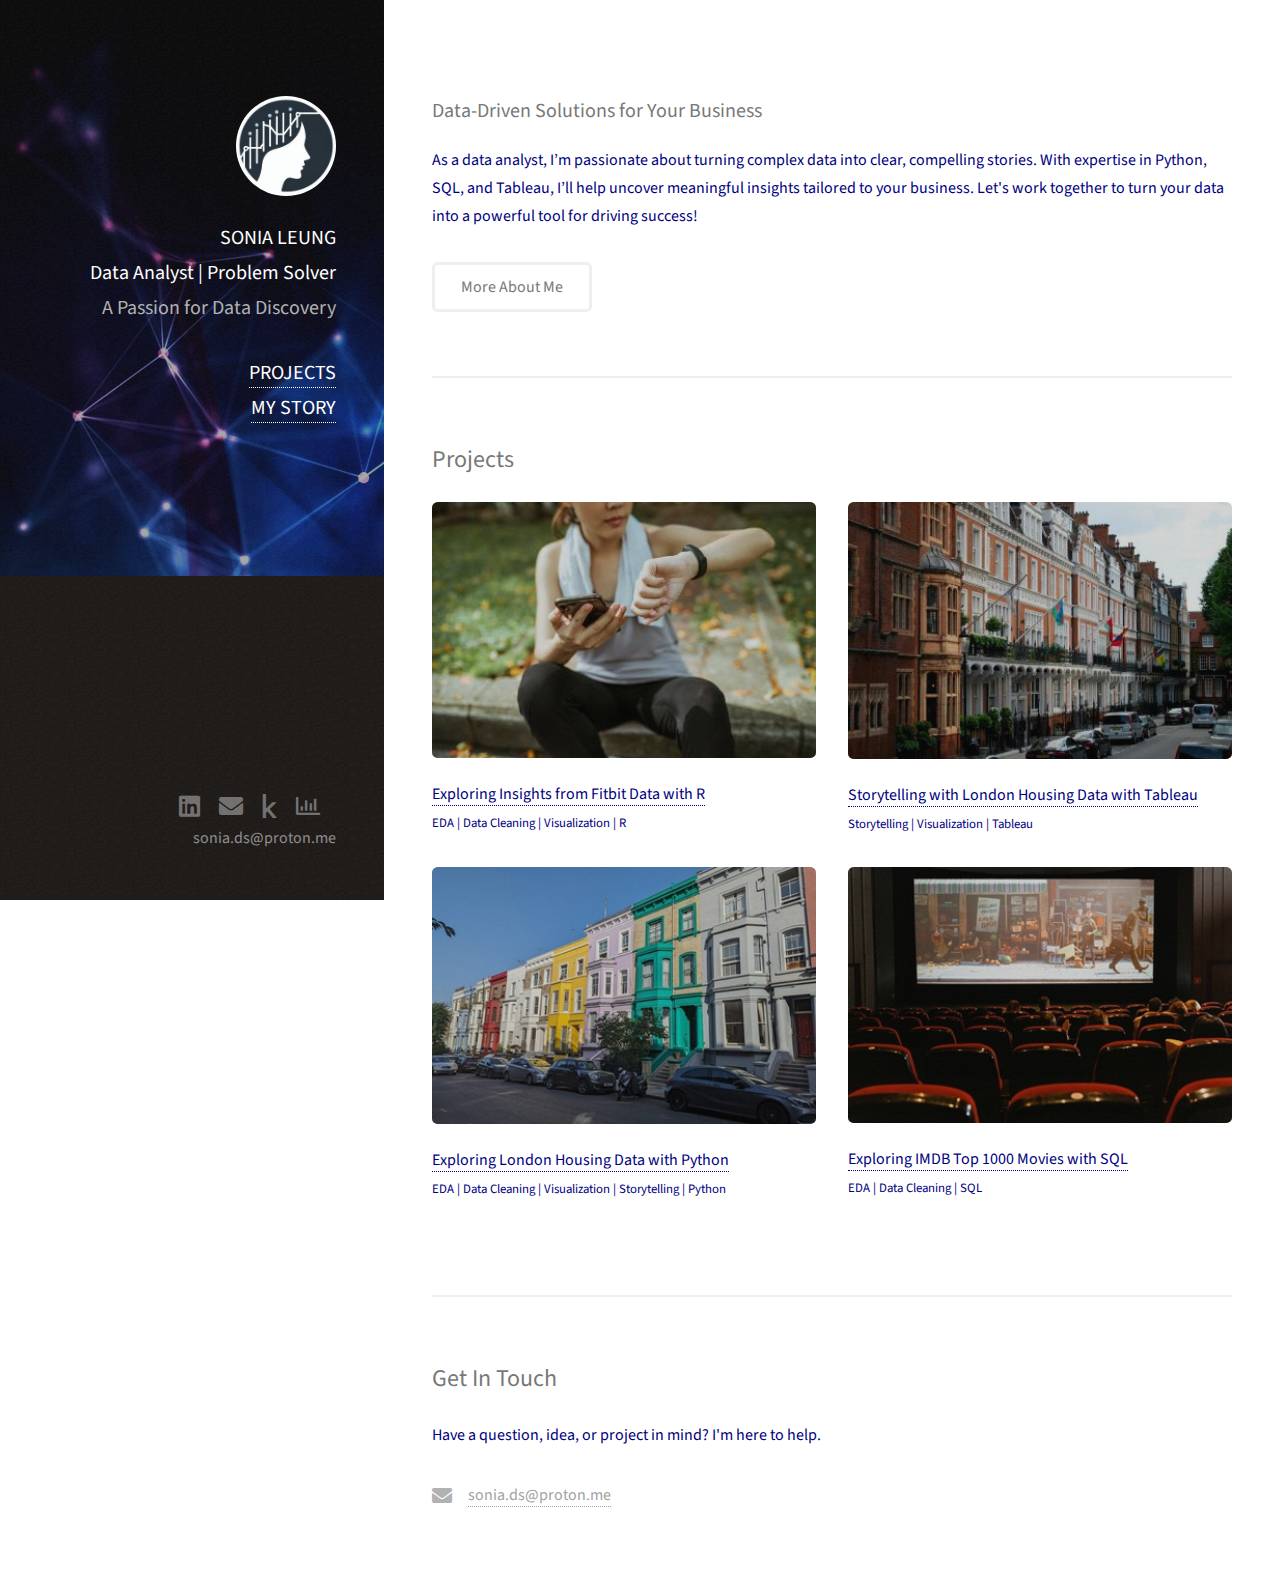
==== index.html @ ab93de63 "Add files via upload" ====
<!DOCTYPE HTML>
<!--
	
-->
<html>
	<head>
		<title>Sonia the Data Analyst</title>
		<link rel="icon" type="image/x-icon" href="/images/favicon.ico">
		<meta charset="utf-8" />
		<meta name="viewport" content="width=device-width, initial-scale=1, user-scalable=no" />
		<link rel="stylesheet" href="assets/css/main.css" />
	</head>
	<body class="is-preload">

		<!-- Header -->
			<header id="header">
				<div class="inner">
					<a  class="image avatar"><img src="images/avatar2.jpg"></a>
					<h1><strong>SONIA LEUNG<br> Data Analyst | Problem Solver</strong><br>
					<p>A Passion for Data Discovery<br></p>
					<strong><a href="#tag_project">PROJECTS</a><br>
					<a href="aboutme.html">MY STORY</a></strong></h1>
				</div>
			</header>

		<!-- Main -->
			<div id="main">

				<!-- One -->
					<section id="one">
						<header class="major">
							<h3>Data-Driven Solutions for Your Business</h3>
						</header>
						<p style="color: navy;">As a data analyst, I’m passionate about turning complex data into clear, compelling stories. 
							With expertise in Python, SQL, and Tableau, I’ll help uncover meaningful insights tailored to your business. 
							Let's work together to turn your data into a powerful tool for driving success!</p>
						<ul class="actions">
							<li><a href="aboutme.html" class="button">More About Me</a></li>
						</ul>
					</section>

				<!-- Two -->
					<section id="two">
						<h2><div id="tag_project">Projects</div></h2>
						<div class="row"  style="color: navy;">
							<article class="col-6 col-12-xsmall work-item">
								<a href="https://www.kaggle.com/code/so017c/bellabeat-data-analysis-case-study" class="image fit thumb no-lightbox" target="_blank"><img src="images/thumbs/fitbit.jpg" alt="" /></a>
								<h3  style="color: navy;"><a href="https://www.kaggle.com/code/so017c/bellabeat-data-analysis-case-study" target="_blank">Exploring Insights from Fitbit Data with R</a></h3>
								<p>EDA | Data Cleaning | Visualization | R</p>
							</article>
							<article class="col-6 col-12-xsmall work-item">
								<a href="https://public.tableau.com/app/profile/so017/viz/StorytellingwithLondonHousingData/CaseStudy" class="image fit thumb no-lightbox" target="_blank"><img src="images/thumbs/londonhouse.jpg" alt="" /></a>
								<h3  style="color: navy;"><a href="https://public.tableau.com/app/profile/so017/viz/StorytellingwithLondonHousingData/CaseStudy" target="_blank">Storytelling with London Housing Data with Tableau</a></h3>
								<p>Storytelling | Visualization | Tableau</p>
							</article>
							<article class="col-6 col-12-xsmall work-item">
								<a href="https://www.kaggle.com/code/so017c/exploratory-analysis-of-london-housing-dataset" class="image fit thumb no-lightbox" target="_blank"><img src="images/thumbs/nottinghill.jpg" alt="" /></a>
								<h3  style="color: navy;"><a href="https://www.kaggle.com/code/so017c/exploratory-analysis-of-london-housing-dataset" target="_blank">Exploring London Housing Data with Python</a></h3>
								<p>EDA | Data Cleaning | Visualization | Storytelling | Python</p>
							</article>
							<article class="col-6 col-12-xsmall work-item">
								<a href="https://github.com/So017/241016_sql_project_imdb" class="image fit thumb no-lightbox" target="_blank"><img src="images/thumbs/imdb.jpg" alt="" /></a>
								<h3  style="color: navy;"><a href="https://github.com/So017/241016_sql_project_imdb" target="_blank">Exploring IMDB Top 1000 Movies with SQL</a></h3>
								<p>EDA | Data Cleaning | SQL </p>
							</article>
						</div>						
					</section>

				<!-- Three -->
					<section id="three">
						<h2>Get In Touch</h2>
						<p  style="color: navy;">Have a question, idea, or project in mind? I'm here to help.</p>
						<div class="row">
							<div class="col-4 col-12-small">
								<ul class="labeled-icons">								
									<li>
										<h3 class="icon solid fa-envelope"><span class="label">Email</span></h3>
										<a href="mailto:sonia.ds@proton.me">sonia.ds@proton.me</a>
									</li>
								</ul>
							</div>
						</div>
					</section>

			</div>

		<!-- Footer -->
			<footer id="footer">
				<div class="inner">
					<ul class="icons">
						<li><a href="https://www.linkedin.com/in/sonia-sl/" target="_blank" class="icon brands fa-linkedin"><span class="label">linkedin</span></a></li>
						<li><a href="mailto:sonia.ds@proton.me" target="_blank" class="icon solid fa-envelope"><span class="label">Email</span></a></li>
						<li><a href="https://www.kaggle.com/so017c" target="_blank" class="icon brands fa-kaggle"><span class="label">kaggle</span></a></li>
						<li><a href="https://public.tableau.com/app/profile/so017/vizzes" target="_blank" class="icon fa-chart-bar"><span class="label">bar</span></a></li>
						<br>
						<li>sonia.ds@proton.me</li>
					</ul>
				</div>
			</footer>

		<!-- Scripts -->
			<script src="assets/js/jquery.min.js"></script>
			<script src="assets/js/jquery.poptrox.min.js"></script>
			<script src="assets/js/browser.min.js"></script>
			<script src="assets/js/breakpoints.min.js"></script>
			<script src="assets/js/util.js"></script>
			<script src="assets/js/main.js"></script>

	</body>
</html>
---- assets/css/main.css ----
@import url("fontawesome-all.min.css");
@import url("https://fonts.googleapis.com/css?family=Source+Sans+Pro:400,400italic");

/*
	Strata by HTML5 UP
	html5up.net | @ajlkn
	Free for personal and commercial use under the CCA 3.0 license (html5up.net/license)
*/

html, body, div, span, applet, object,
iframe, h1, h2, h3, h4, h5, h6, p, blockquote,
pre, a, abbr, acronym, address, big, cite,
code, del, dfn, em, img, ins, kbd, q, s, samp,
small, strike, strong, sub, sup, tt, var, b,
u, i, center, dl, dt, dd, ol, ul, li, fieldset,
form, label, legend, table, caption, tbody,
tfoot, thead, tr, th, td, article, aside,
canvas, details, embed, figure, figcaption,
footer, header, hgroup, menu, nav, output, ruby,
section, summary, time, mark, audio, video {
	margin: 0;
	padding: 0;
	border: 0;
	font-size: 100%;
	font: inherit;
	vertical-align: baseline;}

article, aside, details, figcaption, figure,
footer, header, hgroup, menu, nav, section {
	display: block;}

body {
	line-height: 1;
}

ol, ul {
	list-style: none;
}

blockquote, q {
	quotes: none;
}

	blockquote:before, blockquote:after, q:before, q:after {
		content: '';
		content: none;
	}

table {
	border-collapse: collapse;
	border-spacing: 0;
}

body {
	-webkit-text-size-adjust: none;
}

mark {
	background-color: transparent;
	color: inherit;
}

input::-moz-focus-inner {
	border: 0;
	padding: 0;
}

input, select, textarea {
	-moz-appearance: none;
	-webkit-appearance: none;
	-ms-appearance: none;
	appearance: none;
}

/* Basic */

	html {
		box-sizing: border-box;
	}

	*, *:before, *:after {
		box-sizing: inherit;
	}

	body {
		background: #fff;
	}

		body.is-preload *, body.is-preload *:before, body.is-preload *:after {
			-moz-animation: none !important;
			-webkit-animation: none !important;
			-ms-animation: none !important;
			animation: none !important;
			-moz-transition: none !important;
			-webkit-transition: none !important;
			-ms-transition: none !important;
			transition: none !important;
		}

	body, input, select, textarea {
		color: #a2a2a2;
		font-family: "Source Sans Pro", Helvetica, sans-serif;
		font-size: 16pt;
		font-weight: 400;
		line-height: 1.75em;
	}

	a {
		-moz-transition: color 0.2s ease-in-out, border-color 0.2s ease-in-out;
		-webkit-transition: color 0.2s ease-in-out, border-color 0.2s ease-in-out;
		-ms-transition: color 0.2s ease-in-out, border-color 0.2s ease-in-out;
		transition: color 0.2s ease-in-out, border-color 0.2s ease-in-out;
		border-bottom: dotted 1px;
		color: #49bf9d;
		text-decoration: none;
	}

		a:hover {
			border-bottom-color: transparent;
			color: #49bf9d !important;
			text-decoration: none;
		}

	strong, b {
		color: #787878;
		font-weight: 400;
	}

	em, i {
		font-style: italic;
	}

	p {
		margin: 0 0 2em 0;
	}

	h1, h2, h3, h4, h5, h6 {
		color: #787878;
		font-weight: 400;
		line-height: 1em;
		margin: 0 0 1em 0;
	}

		h1 a, h2 a, h3 a, h4 a, h5 a, h6 a {
			color: inherit;
			text-decoration: none;
		}

	h1 {
		font-size: 2em;
		line-height: 1.5em;
	}

	h2 {
		font-size: 1.5em;
		line-height: 1.5em;
	}

	h3 {
		font-size: 1.25em;
		line-height: 1.5em;
	}

	h4 {
		font-size: 1.1em;
		line-height: 1.5em;
	}

	h5 {
		font-size: 0.9em;
		line-height: 1.5em;
	}

	h6 {
		font-size: 0.7em;
		line-height: 1.5em;
	}

	sub {
		font-size: 0.8em;
		position: relative;
		top: 0.5em;
	}

	sup {
		font-size: 0.8em;
		position: relative;
		top: -0.5em;
	}

	hr {
		border: 0;
		border-bottom: solid 2px #efefef;
		margin: 2em 0;
	}

		hr.major {
			margin: 3em 0;
		}

	blockquote {
		border-left: solid 6px #efefef;
		font-style: italic;
		margin: 0 0 2em 0;
		padding: 0.5em 0 0.5em 1.5em;
	}

	code {
		background: #f7f7f7;
		border-radius: 0.35em;
		border: solid 2px #efefef;
		font-family: "Courier New", monospace;
		font-size: 0.9em;
		margin: 0 0.25em;
		padding: 0.25em 0.65em;
	}

	pre {
		-webkit-overflow-scrolling: touch;
		font-family: "Courier New", monospace;
		font-size: 0.9em;
		margin: 0 0 2em 0;
	}

		pre code {
			display: block;
			line-height: 1.75em;
			padding: 1em 1.5em;
			overflow-x: auto;
		}

	.align-left {
		text-align: left;
	}

	.align-center {
		text-align: center;
	}

	.align-right {
		text-align: right;
	}

/* Container */

	.container {
		margin: 0 auto;
		max-width: calc(100% - 4em);
		width: 100%;
	}

		.container.xsmall {
			width: 25%;
		}

		.container.small {
			width: 50%;
		}

		.container.medium {
			width: 75%;
		}

		.container.large {
			width: 125%;
		}

		.container.xlarge {
			width: 150%;
		}

		.container.max {
			width: 100%;
		}

		@media screen and (max-width: 980px) {

			.container {
				width: 100% !important;
				max-width: 100% !important;
			}

		}

		@media screen and (max-width: 480px) {

			.container {
				max-width: calc(100% - 3em);
			}

		}

/* Row */

	.row {
		display: flex;
		flex-wrap: wrap;
		box-sizing: border-box;
		align-items: stretch;
	}

		.row > * {
			box-sizing: border-box;
		}

		.row.gtr-uniform > * > :last-child {
			margin-bottom: 0;
		}

		.row.aln-left {
			justify-content: flex-start;
		}

		.row.aln-center {
			justify-content: center;
		}

		.row.aln-right {
			justify-content: flex-end;
		}

		.row.aln-top {
			align-items: flex-start;
		}

		.row.aln-middle {
			align-items: center;
		}

		.row.aln-bottom {
			align-items: flex-end;
		}

		.row > .imp {
			order: -1;
		}

		.row > .col-1 {
			width: 8.33333%;
		}

		.row > .off-1 {
			margin-left: 8.33333%;
		}

		.row > .col-2 {
			width: 16.66667%;
		}

		.row > .off-2 {
			margin-left: 16.66667%;
		}

		.row > .col-3 {
			width: 25%;
		}

		.row > .off-3 {
			margin-left: 25%;
		}

		.row > .col-4 {
			width: 33.33333%;
		}

		.row > .off-4 {
			margin-left: 33.33333%;
		}

		.row > .col-5 {
			width: 41.66667%;
		}

		.row > .off-5 {
			margin-left: 41.66667%;
		}

		.row > .col-6 {
			width: 50%;
		}

		.row > .off-6 {
			margin-left: 50%;
		}

		.row > .col-7 {
			width: 58.33333%;
		}

		.row > .off-7 {
			margin-left: 58.33333%;
		}

		.row > .col-8 {
			width: 66.66667%;
		}

		.row > .off-8 {
			margin-left: 66.66667%;
		}

		.row > .col-9 {
			width: 75%;
		}

		.row > .off-9 {
			margin-left: 75%;
		}

		.row > .col-10 {
			width: 83.33333%;
		}

		.row > .off-10 {
			margin-left: 83.33333%;
		}

		.row > .col-11 {
			width: 91.66667%;
		}

		.row > .off-11 {
			margin-left: 91.66667%;
		}

		.row > .col-12 {
			width: 100%;
		}

		.row > .off-12 {
			margin-left: 100%;
		}

		.row.gtr-0 {
			margin-top: 0;
			margin-left: 0em;
		}

			.row.gtr-0 > * {
				padding: 0 0 0 0em;
			}

			.row.gtr-0.gtr-uniform {
				margin-top: 0em;
			}

				.row.gtr-0.gtr-uniform > * {
					padding-top: 0em;
				}

		.row.gtr-25 {
			margin-top: 0;
			margin-left: -0.625em;
		}

			.row.gtr-25 > * {
				padding: 0 0 0 0.625em;
			}

			.row.gtr-25.gtr-uniform {
				margin-top: -0.625em;
			}

				.row.gtr-25.gtr-uniform > * {
					padding-top: 0.625em;
				}

		.row.gtr-50 {
			margin-top: 0;
			margin-left: -1.25em;
		}

			.row.gtr-50 > * {
				padding: 0 0 0 1.25em;
			}

			.row.gtr-50.gtr-uniform {
				margin-top: -1.25em;
			}

				.row.gtr-50.gtr-uniform > * {
					padding-top: 1.25em;
				}

		.row {
			margin-top: 0;
			margin-left: -2.5em;
		}

			.row > * {
				padding: 0 0 0 2.5em;
			}

			.row.gtr-uniform {
				margin-top: -2.5em;
			}

				.row.gtr-uniform > * {
					padding-top: 2.5em;
				}

		.row.gtr-150 {
			margin-top: 0;
			margin-left: -3.75em;
		}

			.row.gtr-150 > * {
				padding: 0 0 0 3.75em;
			}

			.row.gtr-150.gtr-uniform {
				margin-top: -3.75em;
			}

				.row.gtr-150.gtr-uniform > * {
					padding-top: 3.75em;
				}

		.row.gtr-200 {
			margin-top: 0;
			margin-left: -5em;
		}

			.row.gtr-200 > * {
				padding: 0 0 0 5em;
			}

			.row.gtr-200.gtr-uniform {
				margin-top: -5em;
			}

				.row.gtr-200.gtr-uniform > * {
					padding-top: 5em;
				}

		@media screen and (max-width: 1800px) {

			.row {
				display: flex;
				flex-wrap: wrap;
				box-sizing: border-box;
				align-items: stretch;
			}

				.row > * {
					box-sizing: border-box;
				}

				.row.gtr-uniform > * > :last-child {
					margin-bottom: 0;
				}

				.row.aln-left {
					justify-content: flex-start;
				}

				.row.aln-center {
					justify-content: center;
				}

				.row.aln-right {
					justify-content: flex-end;
				}

				.row.aln-top {
					align-items: flex-start;
				}

				.row.aln-middle {
					align-items: center;
				}

				.row.aln-bottom {
					align-items: flex-end;
				}

				.row > .imp-xlarge {
					order: -1;
				}

				.row > .col-1-xlarge {
					width: 8.33333%;
				}

				.row > .off-1-xlarge {
					margin-left: 8.33333%;
				}

				.row > .col-2-xlarge {
					width: 16.66667%;
				}

				.row > .off-2-xlarge {
					margin-left: 16.66667%;
				}

				.row > .col-3-xlarge {
					width: 25%;
				}

				.row > .off-3-xlarge {
					margin-left: 25%;
				}

				.row > .col-4-xlarge {
					width: 33.33333%;
				}

				.row > .off-4-xlarge {
					margin-left: 33.33333%;
				}

				.row > .col-5-xlarge {
					width: 41.66667%;
				}

				.row > .off-5-xlarge {
					margin-left: 41.66667%;
				}

				.row > .col-6-xlarge {
					width: 50%;
				}

				.row > .off-6-xlarge {
					margin-left: 50%;
				}

				.row > .col-7-xlarge {
					width: 58.33333%;
				}

				.row > .off-7-xlarge {
					margin-left: 58.33333%;
				}

				.row > .col-8-xlarge {
					width: 66.66667%;
				}

				.row > .off-8-xlarge {
					margin-left: 66.66667%;
				}

				.row > .col-9-xlarge {
					width: 75%;
				}

				.row > .off-9-xlarge {
					margin-left: 75%;
				}

				.row > .col-10-xlarge {
					width: 83.33333%;
				}

				.row > .off-10-xlarge {
					margin-left: 83.33333%;
				}

				.row > .col-11-xlarge {
					width: 91.66667%;
				}

				.row > .off-11-xlarge {
					margin-left: 91.66667%;
				}

				.row > .col-12-xlarge {
					width: 100%;
				}

				.row > .off-12-xlarge {
					margin-left: 100%;
				}

				.row.gtr-0 {
					margin-top: 0;
					margin-left: 0em;
				}

					.row.gtr-0 > * {
						padding: 0 0 0 0em;
					}

					.row.gtr-0.gtr-uniform {
						margin-top: 0em;
					}

						.row.gtr-0.gtr-uniform > * {
							padding-top: 0em;
						}

				.row.gtr-25 {
					margin-top: 0;
					margin-left: -0.625em;
				}

					.row.gtr-25 > * {
						padding: 0 0 0 0.625em;
					}

					.row.gtr-25.gtr-uniform {
						margin-top: -0.625em;
					}

						.row.gtr-25.gtr-uniform > * {
							padding-top: 0.625em;
						}

				.row.gtr-50 {
					margin-top: 0;
					margin-left: -1.25em;
				}

					.row.gtr-50 > * {
						padding: 0 0 0 1.25em;
					}

					.row.gtr-50.gtr-uniform {
						margin-top: -1.25em;
					}

						.row.gtr-50.gtr-uniform > * {
							padding-top: 1.25em;
						}

				.row {
					margin-top: 0;
					margin-left: -2.5em;
				}

					.row > * {
						padding: 0 0 0 2.5em;
					}

					.row.gtr-uniform {
						margin-top: -2.5em;
					}

						.row.gtr-uniform > * {
							padding-top: 2.5em;
						}

				.row.gtr-150 {
					margin-top: 0;
					margin-left: -3.75em;
				}

					.row.gtr-150 > * {
						padding: 0 0 0 3.75em;
					}

					.row.gtr-150.gtr-uniform {
						margin-top: -3.75em;
					}

						.row.gtr-150.gtr-uniform > * {
							padding-top: 3.75em;
						}

				.row.gtr-200 {
					margin-top: 0;
					margin-left: -5em;
				}

					.row.gtr-200 > * {
						padding: 0 0 0 5em;
					}

					.row.gtr-200.gtr-uniform {
						margin-top: -5em;
					}

						.row.gtr-200.gtr-uniform > * {
							padding-top: 5em;
						}

		}

		@media screen and (max-width: 1280px) {

			.row {
				display: flex;
				flex-wrap: wrap;
				box-sizing: border-box;
				align-items: stretch;
			}

				.row > * {
					box-sizing: border-box;
				}

				.row.gtr-uniform > * > :last-child {
					margin-bottom: 0;
				}

				.row.aln-left {
					justify-content: flex-start;
				}

				.row.aln-center {
					justify-content: center;
				}

				.row.aln-right {
					justify-content: flex-end;
				}

				.row.aln-top {
					align-items: flex-start;
				}

				.row.aln-middle {
					align-items: center;
				}

				.row.aln-bottom {
					align-items: flex-end;
				}

				.row > .imp-large {
					order: -1;
				}

				.row > .col-1-large {
					width: 8.33333%;
				}

				.row > .off-1-large {
					margin-left: 8.33333%;
				}

				.row > .col-2-large {
					width: 16.66667%;
				}

				.row > .off-2-large {
					margin-left: 16.66667%;
				}

				.row > .col-3-large {
					width: 25%;
				}

				.row > .off-3-large {
					margin-left: 25%;
				}

				.row > .col-4-large {
					width: 33.33333%;
				}

				.row > .off-4-large {
					margin-left: 33.33333%;
				}

				.row > .col-5-large {
					width: 41.66667%;
				}

				.row > .off-5-large {
					margin-left: 41.66667%;
				}

				.row > .col-6-large {
					width: 50%;
				}

				.row > .off-6-large {
					margin-left: 50%;
				}

				.row > .col-7-large {
					width: 58.33333%;
				}

				.row > .off-7-large {
					margin-left: 58.33333%;
				}

				.row > .col-8-large {
					width: 66.66667%;
				}

				.row > .off-8-large {
					margin-left: 66.66667%;
				}

				.row > .col-9-large {
					width: 75%;
				}

				.row > .off-9-large {
					margin-left: 75%;
				}

				.row > .col-10-large {
					width: 83.33333%;
				}

				.row > .off-10-large {
					margin-left: 83.33333%;
				}

				.row > .col-11-large {
					width: 91.66667%;
				}

				.row > .off-11-large {
					margin-left: 91.66667%;
				}

				.row > .col-12-large {
					width: 100%;
				}

				.row > .off-12-large {
					margin-left: 100%;
				}

				.row.gtr-0 {
					margin-top: 0;
					margin-left: 0em;
				}

					.row.gtr-0 > * {
						padding: 0 0 0 0em;
					}

					.row.gtr-0.gtr-uniform {
						margin-top: 0em;
					}

						.row.gtr-0.gtr-uniform > * {
							padding-top: 0em;
						}

				.row.gtr-25 {
					margin-top: 0;
					margin-left: -0.5em;
				}

					.row.gtr-25 > * {
						padding: 0 0 0 0.5em;
					}

					.row.gtr-25.gtr-uniform {
						margin-top: -0.5em;
					}

						.row.gtr-25.gtr-uniform > * {
							padding-top: 0.5em;
						}

				.row.gtr-50 {
					margin-top: 0;
					margin-left: -1em;
				}

					.row.gtr-50 > * {
						padding: 0 0 0 1em;
					}

					.row.gtr-50.gtr-uniform {
						margin-top: -1em;
					}

						.row.gtr-50.gtr-uniform > * {
							padding-top: 1em;
						}

				.row {
					margin-top: 0;
					margin-left: -2em;
				}

					.row > * {
						padding: 0 0 0 2em;
					}

					.row.gtr-uniform {
						margin-top: -2em;
					}

						.row.gtr-uniform > * {
							padding-top: 2em;
						}

				.row.gtr-150 {
					margin-top: 0;
					margin-left: -3em;
				}

					.row.gtr-150 > * {
						padding: 0 0 0 3em;
					}

					.row.gtr-150.gtr-uniform {
						margin-top: -3em;
					}

						.row.gtr-150.gtr-uniform > * {
							padding-top: 3em;
						}

				.row.gtr-200 {
					margin-top: 0;
					margin-left: -4em;
				}

					.row.gtr-200 > * {
						padding: 0 0 0 4em;
					}

					.row.gtr-200.gtr-uniform {
						margin-top: -4em;
					}

						.row.gtr-200.gtr-uniform > * {
							padding-top: 4em;
						}

		}

		@media screen and (max-width: 980px) {

			.row {
				display: flex;
				flex-wrap: wrap;
				box-sizing: border-box;
				align-items: stretch;
			}

				.row > * {
					box-sizing: border-box;
				}

				.row.gtr-uniform > * > :last-child {
					margin-bottom: 0;
				}

				.row.aln-left {
					justify-content: flex-start;
				}

				.row.aln-center {
					justify-content: center;
				}

				.row.aln-right {
					justify-content: flex-end;
				}

				.row.aln-top {
					align-items: flex-start;
				}

				.row.aln-middle {
					align-items: center;
				}

				.row.aln-bottom {
					align-items: flex-end;
				}

				.row > .imp-medium {
					order: -1;
				}

				.row > .col-1-medium {
					width: 8.33333%;
				}

				.row > .off-1-medium {
					margin-left: 8.33333%;
				}

				.row > .col-2-medium {
					width: 16.66667%;
				}

				.row > .off-2-medium {
					margin-left: 16.66667%;
				}

				.row > .col-3-medium {
					width: 25%;
				}

				.row > .off-3-medium {
					margin-left: 25%;
				}

				.row > .col-4-medium {
					width: 33.33333%;
				}

				.row > .off-4-medium {
					margin-left: 33.33333%;
				}

				.row > .col-5-medium {
					width: 41.66667%;
				}

				.row > .off-5-medium {
					margin-left: 41.66667%;
				}

				.row > .col-6-medium {
					width: 50%;
				}

				.row > .off-6-medium {
					margin-left: 50%;
				}

				.row > .col-7-medium {
					width: 58.33333%;
				}

				.row > .off-7-medium {
					margin-left: 58.33333%;
				}

				.row > .col-8-medium {
					width: 66.66667%;
				}

				.row > .off-8-medium {
					margin-left: 66.66667%;
				}

				.row > .col-9-medium {
					width: 75%;
				}

				.row > .off-9-medium {
					margin-left: 75%;
				}

				.row > .col-10-medium {
					width: 83.33333%;
				}

				.row > .off-10-medium {
					margin-left: 83.33333%;
				}

				.row > .col-11-medium {
					width: 91.66667%;
				}

				.row > .off-11-medium {
					margin-left: 91.66667%;
				}

				.row > .col-12-medium {
					width: 100%;
				}

				.row > .off-12-medium {
					margin-left: 100%;
				}

				.row.gtr-0 {
					margin-top: 0;
					margin-left: 0em;
				}

					.row.gtr-0 > * {
						padding: 0 0 0 0em;
					}

					.row.gtr-0.gtr-uniform {
						margin-top: 0em;
					}

						.row.gtr-0.gtr-uniform > * {
							padding-top: 0em;
						}

				.row.gtr-25 {
					margin-top: 0;
					margin-left: -0.5em;
				}

					.row.gtr-25 > * {
						padding: 0 0 0 0.5em;
					}

					.row.gtr-25.gtr-uniform {
						margin-top: -0.5em;
					}

						.row.gtr-25.gtr-uniform > * {
							padding-top: 0.5em;
						}

				.row.gtr-50 {
					margin-top: 0;
					margin-left: -1em;
				}

					.row.gtr-50 > * {
						padding: 0 0 0 1em;
					}

					.row.gtr-50.gtr-uniform {
						margin-top: -1em;
					}

						.row.gtr-50.gtr-uniform > * {
							padding-top: 1em;
						}

				.row {
					margin-top: 0;
					margin-left: -2em;
				}

					.row > * {
						padding: 0 0 0 2em;
					}

					.row.gtr-uniform {
						margin-top: -2em;
					}

						.row.gtr-uniform > * {
							padding-top: 2em;
						}

				.row.gtr-150 {
					margin-top: 0;
					margin-left: -3em;
				}

					.row.gtr-150 > * {
						padding: 0 0 0 3em;
					}

					.row.gtr-150.gtr-uniform {
						margin-top: -3em;
					}

						.row.gtr-150.gtr-uniform > * {
							padding-top: 3em;
						}

				.row.gtr-200 {
					margin-top: 0;
					margin-left: -4em;
				}

					.row.gtr-200 > * {
						padding: 0 0 0 4em;
					}

					.row.gtr-200.gtr-uniform {
						margin-top: -4em;
					}

						.row.gtr-200.gtr-uniform > * {
							padding-top: 4em;
						}

		}

		@media screen and (max-width: 736px) {

			.row {
				display: flex;
				flex-wrap: wrap;
				box-sizing: border-box;
				align-items: stretch;
			}

				.row > * {
					box-sizing: border-box;
				}

				.row.gtr-uniform > * > :last-child {
					margin-bottom: 0;
				}

				.row.aln-left {
					justify-content: flex-start;
				}

				.row.aln-center {
					justify-content: center;
				}

				.row.aln-right {
					justify-content: flex-end;
				}

				.row.aln-top {
					align-items: flex-start;
				}

				.row.aln-middle {
					align-items: center;
				}

				.row.aln-bottom {
					align-items: flex-end;
				}

				.row > .imp-small {
					order: -1;
				}

				.row > .col-1-small {
					width: 8.33333%;
				}

				.row > .off-1-small {
					margin-left: 8.33333%;
				}

				.row > .col-2-small {
					width: 16.66667%;
				}

				.row > .off-2-small {
					margin-left: 16.66667%;
				}

				.row > .col-3-small {
					width: 25%;
				}

				.row > .off-3-small {
					margin-left: 25%;
				}

				.row > .col-4-small {
					width: 33.33333%;
				}

				.row > .off-4-small {
					margin-left: 33.33333%;
				}

				.row > .col-5-small {
					width: 41.66667%;
				}

				.row > .off-5-small {
					margin-left: 41.66667%;
				}

				.row > .col-6-small {
					width: 50%;
				}

				.row > .off-6-small {
					margin-left: 50%;
				}

				.row > .col-7-small {
					width: 58.33333%;
				}

				.row > .off-7-small {
					margin-left: 58.33333%;
				}

				.row > .col-8-small {
					width: 66.66667%;
				}

				.row > .off-8-small {
					margin-left: 66.66667%;
				}

				.row > .col-9-small {
					width: 75%;
				}

				.row > .off-9-small {
					margin-left: 75%;
				}

				.row > .col-10-small {
					width: 83.33333%;
				}

				.row > .off-10-small {
					margin-left: 83.33333%;
				}

				.row > .col-11-small {
					width: 91.66667%;
				}

				.row > .off-11-small {
					margin-left: 91.66667%;
				}

				.row > .col-12-small {
					width: 100%;
				}

				.row > .off-12-small {
					margin-left: 100%;
				}

				.row.gtr-0 {
					margin-top: 0;
					margin-left: 0em;
				}

					.row.gtr-0 > * {
						padding: 0 0 0 0em;
					}

					.row.gtr-0.gtr-uniform {
						margin-top: 0em;
					}

						.row.gtr-0.gtr-uniform > * {
							padding-top: 0em;
						}

				.row.gtr-25 {
					margin-top: 0;
					margin-left: -0.375em;
				}

					.row.gtr-25 > * {
						padding: 0 0 0 0.375em;
					}

					.row.gtr-25.gtr-uniform {
						margin-top: -0.375em;
					}

						.row.gtr-25.gtr-uniform > * {
							padding-top: 0.375em;
						}

				.row.gtr-50 {
					margin-top: 0;
					margin-left: -0.75em;
				}

					.row.gtr-50 > * {
						padding: 0 0 0 0.75em;
					}

					.row.gtr-50.gtr-uniform {
						margin-top: -0.75em;
					}

						.row.gtr-50.gtr-uniform > * {
							padding-top: 0.75em;
						}

				.row {
					margin-top: 0;
					margin-left: -1.5em;
				}

					.row > * {
						padding: 0 0 0 1.5em;
					}

					.row.gtr-uniform {
						margin-top: -1.5em;
					}

						.row.gtr-uniform > * {
							padding-top: 1.5em;
						}

				.row.gtr-150 {
					margin-top: 0;
					margin-left: -2.25em;
				}

					.row.gtr-150 > * {
						padding: 0 0 0 2.25em;
					}

					.row.gtr-150.gtr-uniform {
						margin-top: -2.25em;
					}

						.row.gtr-150.gtr-uniform > * {
							padding-top: 2.25em;
						}

				.row.gtr-200 {
					margin-top: 0;
					margin-left: -3em;
				}

					.row.gtr-200 > * {
						padding: 0 0 0 3em;
					}

					.row.gtr-200.gtr-uniform {
						margin-top: -3em;
					}

						.row.gtr-200.gtr-uniform > * {
							padding-top: 3em;
						}

		}

		@media screen and (max-width: 480px) {

			.row {
				display: flex;
				flex-wrap: wrap;
				box-sizing: border-box;
				align-items: stretch;
			}

				.row > * {
					box-sizing: border-box;
				}

				.row.gtr-uniform > * > :last-child {
					margin-bottom: 0;
				}

				.row.aln-left {
					justify-content: flex-start;
				}

				.row.aln-center {
					justify-content: center;
				}

				.row.aln-right {
					justify-content: flex-end;
				}

				.row.aln-top {
					align-items: flex-start;
				}

				.row.aln-middle {
					align-items: center;
				}

				.row.aln-bottom {
					align-items: flex-end;
				}

				.row > .imp-xsmall {
					order: -1;
				}

				.row > .col-1-xsmall {
					width: 8.33333%;
				}

				.row > .off-1-xsmall {
					margin-left: 8.33333%;
				}

				.row > .col-2-xsmall {
					width: 16.66667%;
				}

				.row > .off-2-xsmall {
					margin-left: 16.66667%;
				}

				.row > .col-3-xsmall {
					width: 25%;
				}

				.row > .off-3-xsmall {
					margin-left: 25%;
				}

				.row > .col-4-xsmall {
					width: 33.33333%;
				}

				.row > .off-4-xsmall {
					margin-left: 33.33333%;
				}

				.row > .col-5-xsmall {
					width: 41.66667%;
				}

				.row > .off-5-xsmall {
					margin-left: 41.66667%;
				}

				.row > .col-6-xsmall {
					width: 50%;
				}

				.row > .off-6-xsmall {
					margin-left: 50%;
				}

				.row > .col-7-xsmall {
					width: 58.33333%;
				}

				.row > .off-7-xsmall {
					margin-left: 58.33333%;
				}

				.row > .col-8-xsmall {
					width: 66.66667%;
				}

				.row > .off-8-xsmall {
					margin-left: 66.66667%;
				}

				.row > .col-9-xsmall {
					width: 75%;
				}

				.row > .off-9-xsmall {
					margin-left: 75%;
				}

				.row > .col-10-xsmall {
					width: 83.33333%;
				}

				.row > .off-10-xsmall {
					margin-left: 83.33333%;
				}

				.row > .col-11-xsmall {
					width: 91.66667%;
				}

				.row > .off-11-xsmall {
					margin-left: 91.66667%;
				}

				.row > .col-12-xsmall {
					width: 100%;
				}

				.row > .off-12-xsmall {
					margin-left: 100%;
				}

				.row.gtr-0 {
					margin-top: 0;
					margin-left: 0em;
				}

					.row.gtr-0 > * {
						padding: 0 0 0 0em;
					}

					.row.gtr-0.gtr-uniform {
						margin-top: 0em;
					}

						.row.gtr-0.gtr-uniform > * {
							padding-top: 0em;
						}

				.row.gtr-25 {
					margin-top: 0;
					margin-left: -0.375em;
				}

					.row.gtr-25 > * {
						padding: 0 0 0 0.375em;
					}

					.row.gtr-25.gtr-uniform {
						margin-top: -0.375em;
					}

						.row.gtr-25.gtr-uniform > * {
							padding-top: 0.375em;
						}

				.row.gtr-50 {
					margin-top: 0;
					margin-left: -0.75em;
				}

					.row.gtr-50 > * {
						padding: 0 0 0 0.75em;
					}

					.row.gtr-50.gtr-uniform {
						margin-top: -0.75em;
					}

						.row.gtr-50.gtr-uniform > * {
							padding-top: 0.75em;
						}

				.row {
					margin-top: 0;
					margin-left: -1.5em;
				}

					.row > * {
						padding: 0 0 0 1.5em;
					}

					.row.gtr-uniform {
						margin-top: -1.5em;
					}

						.row.gtr-uniform > * {
							padding-top: 1.5em;
						}

				.row.gtr-150 {
					margin-top: 0;
					margin-left: -2.25em;
				}

					.row.gtr-150 > * {
						padding: 0 0 0 2.25em;
					}

					.row.gtr-150.gtr-uniform {
						margin-top: -2.25em;
					}

						.row.gtr-150.gtr-uniform > * {
							padding-top: 2.25em;
						}

				.row.gtr-200 {
					margin-top: 0;
					margin-left: -3em;
				}

					.row.gtr-200 > * {
						padding: 0 0 0 3em;
					}

					.row.gtr-200.gtr-uniform {
						margin-top: -3em;
					}

						.row.gtr-200.gtr-uniform > * {
							padding-top: 3em;
						}

		}

/* Section/Article */

	section.special, article.special {
		text-align: center;
	}

	header p {
		color: #b2b2b2;
		position: relative;
		margin: 0 0 1.5em 0;
	}

	header h2 + p {
		font-size: 1.25em;
		margin-top: -1em;
		line-height: 1.5em;
	}

	header h3 + p {
		font-size: 1.1em;
		margin-top: -0.8em;
		line-height: 1.5em;
	}

	header h4 + p,
	header h5 + p,
	header h6 + p {
		font-size: 0.9em;
		margin-top: -0.6em;
		line-height: 1.5em;
	}

	header.major h2 {
		font-size: 2em;
	}

/* Form */

	form {
		margin: 0 0 2em 0;
	}

	label {
		color: #787878;
		display: block;
		font-size: 0.9em;
		font-weight: 400;
		margin: 0 0 1em 0;
	}

	input[type="text"],
	input[type="password"],
	input[type="email"],
	select,
	textarea {
		-moz-appearance: none;
		-webkit-appearance: none;
		-ms-appearance: none;
		appearance: none;
		background: #f7f7f7;
		border-radius: 0.35em;
		border: solid 2px transparent;
		color: inherit;
		display: block;
		outline: 0;
		padding: 0 0.75em;
		text-decoration: none;
		width: 100%;
	}

		input[type="text"]:invalid,
		input[type="password"]:invalid,
		input[type="email"]:invalid,
		select:invalid,
		textarea:invalid {
			box-shadow: none;
		}

		input[type="text"]:focus,
		input[type="password"]:focus,
		input[type="email"]:focus,
		select:focus,
		textarea:focus {
			border-color: #49bf9d;
		}

	select {
		background-image: url("data:image/svg+xml;charset=utf8,%3Csvg xmlns='http://www.w3.org/2000/svg' width='40' height='40' preserveAspectRatio='none' viewBox='0 0 40 40'%3E%3Cpath d='M9.4,12.3l10.4,10.4l10.4-10.4c0.2-0.2,0.5-0.4,0.9-0.4c0.3,0,0.6,0.1,0.9,0.4l3.3,3.3c0.2,0.2,0.4,0.5,0.4,0.9 c0,0.4-0.1,0.6-0.4,0.9L20.7,31.9c-0.2,0.2-0.5,0.4-0.9,0.4c-0.3,0-0.6-0.1-0.9-0.4L4.3,17.3c-0.2-0.2-0.4-0.5-0.4-0.9 c0-0.4,0.1-0.6,0.4-0.9l3.3-3.3c0.2-0.2,0.5-0.4,0.9-0.4S9.1,12.1,9.4,12.3z' fill='%23dfdfdf' /%3E%3C/svg%3E");
		background-size: 1.25rem;
		background-repeat: no-repeat;
		background-position: calc(100% - 1rem) center;
		height: 2.75em;
		padding-right: 2.75em;
		text-overflow: ellipsis;
	}

		select option {
			color: #787878;
			background: #fff;
		}

		select:focus::-ms-value {
			background-color: transparent;
		}

		select::-ms-expand {
			display: none;
		}

	input[type="text"],
	input[type="password"],
	input[type="email"],
	select {
		height: 2.75em;
	}

	textarea {
		padding: 0.75em;
	}

	input[type="checkbox"],
	input[type="radio"] {
		-moz-appearance: none;
		-webkit-appearance: none;
		-ms-appearance: none;
		appearance: none;
		display: block;
		float: left;
		margin-right: -2em;
		opacity: 0;
		width: 1em;
		z-index: -1;
	}

		input[type="checkbox"] + label,
		input[type="radio"] + label {
			text-decoration: none;
			color: #a2a2a2;
			cursor: pointer;
			display: inline-block;
			font-size: 1em;
			font-weight: 400;
			padding-left: 2.4em;
			padding-right: 0.75em;
			position: relative;
		}

			input[type="checkbox"] + label:before,
			input[type="radio"] + label:before {
				-moz-osx-font-smoothing: grayscale;
				-webkit-font-smoothing: antialiased;
				display: inline-block;
				font-style: normal;
				font-variant: normal;
				text-rendering: auto;
				line-height: 1;
				text-transform: none !important;
				font-family: 'Font Awesome 5 Free';
				font-weight: 900;
			}

			input[type="checkbox"] + label:before,
			input[type="radio"] + label:before {
				background: #f7f7f7;
				border-radius: 0.35em;
				border: solid 2px transparent;
				content: '';
				display: inline-block;
				font-size: 0.8em;
				height: 2.0625em;
				left: 0;
				line-height: 1.85625em;
				position: absolute;
				text-align: center;
				top: 0;
				width: 2.0625em;
			}

		input[type="checkbox"]:checked + label:before,
		input[type="radio"]:checked + label:before {
			background: #787878;
			border-color: #787878;
			color: #fff;
			content: '\f00c';
		}

		input[type="checkbox"]:focus + label:before,
		input[type="radio"]:focus + label:before {
			border-color: #49bf9d;
		}

	input[type="checkbox"] + label:before {
		border-radius: 0.35em;
	}

	input[type="radio"] + label:before {
		border-radius: 100%;
	}

	::-webkit-input-placeholder {
		color: #b2b2b2 !important;
		opacity: 1.0;
	}

	:-moz-placeholder {
		color: #b2b2b2 !important;
		opacity: 1.0;
	}

	::-moz-placeholder {
		color: #b2b2b2 !important;
		opacity: 1.0;
	}

	:-ms-input-placeholder {
		color: #b2b2b2 !important;
		opacity: 1.0;
	}

/* Box */

	.box {
		border-radius: 0.35em;
		border: solid 2px #efefef;
		margin-bottom: 2em;
		padding: 1.5em;
	}

		.box > :last-child,
		.box > :last-child > :last-child,
		.box > :last-child > :last-child > :last-child {
			margin-bottom: 0;
		}

		.box.alt {
			border: 0;
			border-radius: 0;
			padding: 0;
		}

/* Icon */

	.icon {
		text-decoration: none;
		border-bottom: none;
		position: relative;
	}

		.icon:before {
			-moz-osx-font-smoothing: grayscale;
			-webkit-font-smoothing: antialiased;
			display: inline-block;
			font-style: normal;
			font-variant: normal;
			text-rendering: auto;
			line-height: 1;
			text-transform: none !important;
			font-family: 'Font Awesome 5 Free';
			font-weight: 400;
		}

		.icon > .label {
			display: none;
		}

		.icon:before {
			line-height: inherit;
		}

		.icon.solid:before {
			font-weight: 900;
		}

		.icon.brands:before {
			font-family: 'Font Awesome 5 Brands';
		}

/* Image */

	.image {
		border-radius: 0.35em;
		border: 0;
		display: inline-block;
		position: relative;
	}

		.image:before {
			-moz-transition: opacity 0.2s ease-in-out;
			-webkit-transition: opacity 0.2s ease-in-out;
			-ms-transition: opacity 0.2s ease-in-out;
			transition: opacity 0.2s ease-in-out;
			background: url("images/overlay.png");
			border-radius: 0.35em;
			content: '';
			display: block;
			height: 100%;
			left: 0;
			opacity: 0.5;
			position: absolute;
			top: 0;
			width: 100%;
		}

		.image.thumb {
			text-align: center;
		}

			.image.thumb:after {
				-moz-transition: opacity 0.2s ease-in-out;
				-webkit-transition: opacity 0.2s ease-in-out;
				-ms-transition: opacity 0.2s ease-in-out;
				transition: opacity 0.2s ease-in-out;
				border-radius: 0.35em;
				border: solid 3px rgba(255, 255, 255, 0.5);
				color: #fff;
				content: 'View';
				display: inline-block;
				font-size: 0.8em;
				font-weight: 400;
				left: 50%;
				line-height: 2.25em;
				margin: -1.25em 0 0 -3em;
				opacity: 0;
				padding: 0 1.5em;
				position: absolute;
				text-align: center;
				text-decoration: none;
				top: 50%;
				white-space: nowrap;
			}

			.image.thumb:hover:after {
				opacity: 1.0;
			}

			.image.thumb:hover:before {
				background: url("images/overlay.png"), url("images/overlay.png");
				opacity: 1.0;
			}

		.image img {
			border-radius: 0.35em;
			display: block;
		}

		.image.left {
			float: left;
			margin: 0 1.5em 1em 0;
			top: 0.25em;
		}

		.image.right {
			float: right;
			margin: 0 0 1em 1.5em;
			top: 0.25em;
		}

		.image.left, .image.right {
			max-width: 40%;
		}

			.image.left img, .image.right img {
				width: 100%;
			}

		.image.fit {
			display: block;
			margin: 0 0 2em 0;
			width: 100%;
		}

			.image.fit img {
				width: 100%;
			}

		.image.avatar {
			border-radius: 100%;
		}

			.image.avatar:before {
				display: none;
			}

			.image.avatar img {
				border-radius: 100%;
				width: 100%;
			}

/* List */

	ol {
		list-style: decimal;
		margin: 0 0 2em 0;
		padding-left: 1.25em;
	}

		ol li {
			padding-left: 0.25em;
		}

	ul {
		list-style: disc;
		margin: 0 0 2em 0;
		padding-left: 1em;
	}

		ul li {
			padding-left: 0.5em;
		}

		ul.alt {
			list-style: none;
			padding-left: 0;
		}

			ul.alt li {
				border-top: solid 2px #efefef;
				padding: 0.5em 0;
			}

				ul.alt li:first-child {
					border-top: 0;
					padding-top: 0;
				}

	dl {
		margin: 0 0 2em 0;
	}

/* Icons */

	ul.icons {
		cursor: default;
		list-style: none;
		padding-left: 0;
	}

		ul.icons li {
			display: inline-block;
			padding: 0 1em 0 0;
		}

			ul.icons li:last-child {
				padding-right: 0;
			}

			ul.icons li .icon:before {
				font-size: 1.5em;
			}

/* Labeled Icons */

	ul.labeled-icons {
		list-style: none;
		padding: 0;
	}

		ul.labeled-icons li {
			line-height: 1.75em;
			margin: 1.5em 0 0 0;
			padding-left: 2.25em;
			position: relative;
		}

			ul.labeled-icons li:first-child {
				margin-top: 0;
			}

			ul.labeled-icons li a {
				color: inherit;
			}

			ul.labeled-icons li h3 {
				color: #b2b2b2;
				left: 0;
				position: absolute;
				text-align: center;
				top: 0;
				width: 1em;
			}

/* Actions */

	ul.actions {
		display: -moz-flex;
		display: -webkit-flex;
		display: -ms-flex;
		display: flex;
		cursor: default;
		list-style: none;
		margin-left: -1em;
		padding-left: 0;
	}

		ul.actions li {
			padding: 0 0 0 1em;
			vertical-align: middle;
		}

		ul.actions.special {
			-moz-justify-content: center;
			-webkit-justify-content: center;
			-ms-justify-content: center;
			justify-content: center;
			width: 100%;
			margin-left: 0;
		}

			ul.actions.special li:first-child {
				padding-left: 0;
			}

		ul.actions.stacked {
			-moz-flex-direction: column;
			-webkit-flex-direction: column;
			-ms-flex-direction: column;
			flex-direction: column;
			margin-left: 0;
		}

			ul.actions.stacked li {
				padding: 1.3em 0 0 0;
			}

				ul.actions.stacked li:first-child {
					padding-top: 0;
				}

		ul.actions.fit {
			width: calc(100% + 1em);
		}

			ul.actions.fit li {
				-moz-flex-grow: 1;
				-webkit-flex-grow: 1;
				-ms-flex-grow: 1;
				flex-grow: 1;
				-moz-flex-shrink: 1;
				-webkit-flex-shrink: 1;
				-ms-flex-shrink: 1;
				flex-shrink: 1;
				width: 100%;
			}

				ul.actions.fit li > * {
					width: 100%;
				}

			ul.actions.fit.stacked {
				width: 100%;
			}

		@media screen and (max-width: 480px) {

			ul.actions:not(.fixed) {
				-moz-flex-direction: column;
				-webkit-flex-direction: column;
				-ms-flex-direction: column;
				flex-direction: column;
				margin-left: 0;
				width: 100% !important;
			}

				ul.actions:not(.fixed) li {
					-moz-flex-grow: 1;
					-webkit-flex-grow: 1;
					-ms-flex-grow: 1;
					flex-grow: 1;
					-moz-flex-shrink: 1;
					-webkit-flex-shrink: 1;
					-ms-flex-shrink: 1;
					flex-shrink: 1;
					padding: 1em 0 0 0;
					text-align: center;
					width: 100%;
				}

					ul.actions:not(.fixed) li > * {
						width: 100%;
					}

					ul.actions:not(.fixed) li:first-child {
						padding-top: 0;
					}

					ul.actions:not(.fixed) li input[type="submit"],
					ul.actions:not(.fixed) li input[type="reset"],
					ul.actions:not(.fixed) li input[type="button"],
					ul.actions:not(.fixed) li button,
					ul.actions:not(.fixed) li .button {
						width: 100%;
					}

						ul.actions:not(.fixed) li input[type="submit"].icon:before,
						ul.actions:not(.fixed) li input[type="reset"].icon:before,
						ul.actions:not(.fixed) li input[type="button"].icon:before,
						ul.actions:not(.fixed) li button.icon:before,
						ul.actions:not(.fixed) li .button.icon:before {
							margin-left: -0.5em;
						}

		}

/* Table */

	.table-wrapper {
		-webkit-overflow-scrolling: touch;
		overflow-x: auto;
	}

	table {
		margin: 0 0 2em 0;
		width: 100%;
	}

		table tbody tr {
			border: solid 1px #efefef;
			border-left: 0;
			border-right: 0;
		}

			table tbody tr:nth-child(2n + 1) {
				background-color: #f7f7f7;
			}

		table td {
			padding: 0.75em 0.75em;
		}

		table th {
			color: #787878;
			font-size: 0.9em;
			font-weight: 400;
			padding: 0 0.75em 0.75em 0.75em;
			text-align: left;
		}

		table thead {
			border-bottom: solid 2px #efefef;
		}

		table tfoot {
			border-top: solid 2px #efefef;
		}

		table.alt {
			border-collapse: separate;
		}

			table.alt tbody tr td {
				border: solid 2px #efefef;
				border-left-width: 0;
				border-top-width: 0;
			}

				table.alt tbody tr td:first-child {
					border-left-width: 2px;
				}

			table.alt tbody tr:first-child td {
				border-top-width: 2px;
			}

			table.alt thead {
				border-bottom: 0;
			}

			table.alt tfoot {
				border-top: 0;
			}

/* Button */

	input[type="submit"],
	input[type="reset"],
	input[type="button"],
	.button {
		-moz-appearance: none;
		-webkit-appearance: none;
		-ms-appearance: none;
		appearance: none;
		-moz-transition: background-color 0.2s ease-in-out, color 0.2s ease-in-out, border-color 0.2s ease-in-out;
		-webkit-transition: background-color 0.2s ease-in-out, color 0.2s ease-in-out, border-color 0.2s ease-in-out;
		-ms-transition: background-color 0.2s ease-in-out, color 0.2s ease-in-out, border-color 0.2s ease-in-out;
		transition: background-color 0.2s ease-in-out, color 0.2s ease-in-out, border-color 0.2s ease-in-out;
		background-color: transparent;
		border-radius: 0.35em;
		border: solid 3px #efefef;
		color: #787878 !important;
		cursor: pointer;
		display: inline-block;
		font-weight: 400;
		height: 3.15em;
		height: calc(2.75em + 6px);
		line-height: 2.75em;
		min-width: 10em;
		padding: 0 1.5em;
		text-align: center;
		text-decoration: none;
		white-space: nowrap;
	}

		input[type="submit"]:hover,
		input[type="reset"]:hover,
		input[type="button"]:hover,
		.button:hover {
			border-color: #49bf9d;
			color: #49bf9d !important;
		}

		input[type="submit"]:active,
		input[type="reset"]:active,
		input[type="button"]:active,
		.button:active {
			background-color: rgba(73, 191, 157, 0.1);
			border-color: #49bf9d;
			color: #49bf9d !important;
		}

		input[type="submit"].icon,
		input[type="reset"].icon,
		input[type="button"].icon,
		.button.icon {
			padding-left: 1.35em;
		}

			input[type="submit"].icon:before,
			input[type="reset"].icon:before,
			input[type="button"].icon:before,
			.button.icon:before {
				margin-right: 0.5em;
			}

		input[type="submit"].fit,
		input[type="reset"].fit,
		input[type="button"].fit,
		.button.fit {
			min-width: 0;
			width: 100%;
		}

		input[type="submit"].small,
		input[type="reset"].small,
		input[type="button"].small,
		.button.small {
			font-size: 0.8em;
		}

		input[type="submit"].large,
		input[type="reset"].large,
		input[type="button"].large,
		.button.large {
			font-size: 1.35em;
		}

		input[type="submit"].primary,
		input[type="reset"].primary,
		input[type="button"].primary,
		.button.primary {
			background-color: #49bf9d;
			border-color: #49bf9d;
			color: #ffffff !important;
		}

			input[type="submit"].primary:hover,
			input[type="reset"].primary:hover,
			input[type="button"].primary:hover,
			.button.primary:hover {
				background-color: #5cc6a7;
				border-color: #5cc6a7;
			}

			input[type="submit"].primary:active,
			input[type="reset"].primary:active,
			input[type="button"].primary:active,
			.button.primary:active {
				background-color: #3eb08f;
				border-color: #3eb08f;
			}

		input[type="submit"].disabled, input[type="submit"]:disabled,
		input[type="reset"].disabled,
		input[type="reset"]:disabled,
		input[type="button"].disabled,
		input[type="button"]:disabled,
		.button.disabled,
		.button:disabled {
			background-color: #e7e7e7 !important;
			border-color: #e7e7e7 !important;
			color: #b2b2b2 !important;
			cursor: default;
		}

/* Work Item */

	.work-item {
		margin: 0 0 2em 0;
	}

		.work-item .image {
			margin: 0 0 1.5em 0;
		}

		.work-item h3 {
			font-size: 1em;
			margin: 0 0 0.5em 0;
		}

		.work-item p {
			font-size: 0.8em;
			line-height: 1.5em;
			margin: 0;
		}

/* Header */

	#header {
		display: -moz-flex;
		display: -webkit-flex;
		display: -ms-flex;
		display: flex;
		-moz-flex-direction: column;
		-webkit-flex-direction: column;
		-ms-flex-direction: column;
		flex-direction: column;
		-moz-align-items: -moz-flex-end;
		-webkit-align-items: -webkit-flex-end;
		-ms-align-items: -ms-flex-end;
		align-items: flex-end;
		-moz-justify-content: space-between;
		-webkit-justify-content: space-between;
		-ms-justify-content: space-between;
		justify-content: space-between;
		background-color: #1f1815;
		background-attachment: scroll,								scroll;
		background-image: url("images/overlay.png"), url("../../images/bg.jpg");
		background-position: top left,							top left;
		background-repeat: repeat,								no-repeat;
		background-size: auto,								150%;
		color: rgba(255, 255, 255, 0.5);
		height: 100%;
		left: 0;
		padding: 8em 4em;
		position: fixed;
		text-align: right;
		top: 0;
		width: 35%;
	}

		#header > * {
			-moz-flex-shrink: 0;
			-webkit-flex-shrink: 0;
			-ms-flex-shrink: 0;
			flex-shrink: 0;
			width: 100%;
		}

		#header > .inner {
			-moz-flex-grow: 1;
			-webkit-flex-grow: 1;
			-ms-flex-grow: 1;
			flex-grow: 1;
			margin: 0 0 2em 0;
		}

		#header strong, #header b {
			color: #ffffff;
		}

		#header h2, #header h3, #header h4, #header h5, #header h6 {
			color: #ffffff;
		}

		#header h1 {
			color: rgba(255, 255, 255, 0.5);
			font-size: 1.35em;
			line-height: 1.75em;
			margin: 0;
		}

		#header .image.avatar {
			margin: 0 0 1em 0;
			width: 6.25em;
		}

/* Footer */

	#footer .icons {
		margin: 1em 0 0 0;
	}

		#footer .icons a {
			color: rgba(255, 255, 255, 0.4);
		}

	#footer .copyright {
		color: rgba(255, 255, 255, 0.4);
		font-size: 0.8em;
		list-style: none;
		margin: 1em 0 0 0;
		padding: 0;
	}

		#footer .copyright li {
			border-left: solid 1px rgba(255, 255, 255, 0.25);
			display: inline-block;
			line-height: 1em;
			margin-left: 0.75em;
			padding-left: 0.75em;
		}

			#footer .copyright li:first-child {
				border-left: 0;
				margin-left: 0;
				padding-left: 0;
			}

			#footer .copyright li a {
				color: inherit;
			}

/* Main */

	#main {
		margin-left: 35%;
		max-width: 54em;
		padding: 8em 4em 4em 4em;
		width: calc(100% - 35%);
	}

		#main > section {
			border-top: solid 2px #efefef;
			margin: 4em 0 0 0;
			padding: 4em 0 0 0;
		}

			#main > section:first-child {
				border-top: 0;
				margin-top: 0;
				padding-top: 0;
			}

/* Poptrox */

	@-moz-keyframes spin {
		0% {
			-moz-transform: rotate(0deg);
			-webkit-transform: rotate(0deg);
			-ms-transform: rotate(0deg);
			transform: rotate(0deg);
		}

		100% {
			-moz-transform: rotate(360deg);
			-webkit-transform: rotate(360deg);
			-ms-transform: rotate(360deg);
			transform: rotate(360deg);
		}
	}

	@-webkit-keyframes spin {
		0% {
			-moz-transform: rotate(0deg);
			-webkit-transform: rotate(0deg);
			-ms-transform: rotate(0deg);
			transform: rotate(0deg);
		}

		100% {
			-moz-transform: rotate(360deg);
			-webkit-transform: rotate(360deg);
			-ms-transform: rotate(360deg);
			transform: rotate(360deg);
		}
	}

	@-ms-keyframes spin {
		0% {
			-moz-transform: rotate(0deg);
			-webkit-transform: rotate(0deg);
			-ms-transform: rotate(0deg);
			transform: rotate(0deg);
		}

		100% {
			-moz-transform: rotate(360deg);
			-webkit-transform: rotate(360deg);
			-ms-transform: rotate(360deg);
			transform: rotate(360deg);
		}
	}

	@keyframes spin {
		0% {
			-moz-transform: rotate(0deg);
			-webkit-transform: rotate(0deg);
			-ms-transform: rotate(0deg);
			transform: rotate(0deg);
		}

		100% {
			-moz-transform: rotate(360deg);
			-webkit-transform: rotate(360deg);
			-ms-transform: rotate(360deg);
			transform: rotate(360deg);
		}
	}

	.poptrox-popup {
		-moz-box-sizing: content-box;
		-webkit-box-sizing: content-box;
		-ms-box-sizing: content-box;
		box-sizing: content-box;
		-webkit-tap-highlight-color: rgba(255, 255, 255, 0);
		background: #fff;
		border-radius: 0.35em;
		box-shadow: 0 0.1em 0.15em 0 rgba(0, 0, 0, 0.15);
		overflow: hidden;
		padding-bottom: 3em;
	}

		.poptrox-popup .loader {
			text-decoration: none;
			-moz-animation: spin 1s linear infinite;
			-webkit-animation: spin 1s linear infinite;
			-ms-animation: spin 1s linear infinite;
			animation: spin 1s linear infinite;
			font-size: 1.5em;
			height: 1em;
			left: 50%;
			line-height: 1em;
			margin: -0.5em 0 0 -0.5em;
			position: absolute;
			top: 50%;
			width: 1em;
		}

			.poptrox-popup .loader:before {
				-moz-osx-font-smoothing: grayscale;
				-webkit-font-smoothing: antialiased;
				display: inline-block;
				font-style: normal;
				font-variant: normal;
				text-rendering: auto;
				line-height: 1;
				text-transform: none !important;
				font-family: 'Font Awesome 5 Free';
				font-weight: 900;
			}

			.poptrox-popup .loader:before {
				content: '\f1ce';
			}

		.poptrox-popup .caption {
			background: #fff;
			bottom: 0;
			cursor: default;
			font-size: 0.9em;
			height: 3em;
			left: 0;
			line-height: 2.8em;
			position: absolute;
			text-align: center;
			width: 100%;
			z-index: 1;
		}

		.poptrox-popup .nav-next,
		.poptrox-popup .nav-previous {
			text-decoration: none;
			-moz-transition: opacity 0.2s ease-in-out;
			-webkit-transition: opacity 0.2s ease-in-out;
			-ms-transition: opacity 0.2s ease-in-out;
			transition: opacity 0.2s ease-in-out;
			-webkit-tap-highlight-color: rgba(255, 255, 255, 0);
			background: rgba(0, 0, 0, 0.01);
			cursor: pointer;
			height: 100%;
			opacity: 0;
			position: absolute;
			top: 0;
			width: 50%;
		}

			.poptrox-popup .nav-next:before,
			.poptrox-popup .nav-previous:before {
				-moz-osx-font-smoothing: grayscale;
				-webkit-font-smoothing: antialiased;
				display: inline-block;
				font-style: normal;
				font-variant: normal;
				text-rendering: auto;
				line-height: 1;
				text-transform: none !important;
				font-family: 'Font Awesome 5 Free';
				font-weight: 900;
			}

			.poptrox-popup .nav-next:before,
			.poptrox-popup .nav-previous:before {
				color: #fff;
				font-size: 2.5em;
				height: 1em;
				line-height: 1em;
				margin-top: -0.75em;
				position: absolute;
				text-align: center;
				top: 50%;
				width: 1.5em;
			}

		.poptrox-popup .nav-next {
			right: 0;
		}

			.poptrox-popup .nav-next:before {
				content: '\f105';
				right: 0;
			}

		.poptrox-popup .nav-previous {
			left: 0;
		}

			.poptrox-popup .nav-previous:before {
				content: '\f104';
				left: 0;
			}

		.poptrox-popup .closer {
			text-decoration: none;
			-moz-transition: opacity 0.2s ease-in-out;
			-webkit-transition: opacity 0.2s ease-in-out;
			-ms-transition: opacity 0.2s ease-in-out;
			transition: opacity 0.2s ease-in-out;
			-webkit-tap-highlight-color: rgba(255, 255, 255, 0);
			color: #fff;
			height: 4em;
			line-height: 4em;
			opacity: 0;
			position: absolute;
			right: 0;
			text-align: center;
			top: 0;
			width: 4em;
			z-index: 2;
		}

			.poptrox-popup .closer:before {
				-moz-osx-font-smoothing: grayscale;
				-webkit-font-smoothing: antialiased;
				display: inline-block;
				font-style: normal;
				font-variant: normal;
				text-rendering: auto;
				line-height: 1;
				text-transform: none !important;
				font-family: 'Font Awesome 5 Free';
				font-weight: 900;
			}

			.poptrox-popup .closer:before {
				-moz-box-sizing: content-box;
				-webkit-box-sizing: content-box;
				-ms-box-sizing: content-box;
				box-sizing: content-box;
				border-radius: 100%;
				border: solid 3px rgba(255, 255, 255, 0.5);
				content: '\f00d';
				display: block;
				font-size: 1em;
				height: 1.75em;
				left: 50%;
				line-height: 1.75em;
				margin: -0.875em 0 0 -0.875em;
				position: absolute;
				top: 50%;
				width: 1.75em;
			}

		.poptrox-popup:hover .nav-next,
		.poptrox-popup:hover .nav-previous {
			opacity: 0.5;
		}

			.poptrox-popup:hover .nav-next:hover,
			.poptrox-popup:hover .nav-previous:hover {
				opacity: 1.0;
			}

		.poptrox-popup:hover .closer {
			opacity: 0.5;
		}

			.poptrox-popup:hover .closer:hover {
				opacity: 1.0;
			}

/* Touch */

	body.is-touch .image.thumb:before {
		opacity: 0.5 !important;
	}

	body.is-touch .image.thumb:after {
		display: none !important;
	}

	body.is-touch #header {
		background-attachment: scroll;
		background-size: auto, cover;
	}

	body.is-touch .poptrox-popup .nav-next,
	body.is-touch .poptrox-popup .nav-previous,
	body.is-touch .poptrox-popup .closer {
		opacity: 1.0 !important;
	}

/* XLarge */

	@media screen and (max-width: 1800px) {

		/* Basic */

			body, input, select, textarea {
				font-size: 12pt;
			}

	}

/* Large */

	@media screen and (max-width: 1280px) {

		/* Header */

			#header {
				padding: 6em 3em 3em 3em;
				width: 30%;
			}

				#header h1 {
					font-size: 1.25em;
				}

					#header h1 br {
						display: inline;
					}

				#header > .inner {
					margin-bottom: 0;
				}

		/* Footer */

			#footer .copyright li {
				border-left-width: 0;
				display: block;
				line-height: 2.25em;
				margin-left: 0;
				padding-left: 0;
			}

		/* Main */

			#main {
				margin-left: 30%;
				max-width: none;
				padding: 6em 3em 3em 3em;
				width: calc(100% - 30%);
			}

	}

/* Medium */

	@media screen and (max-width: 980px) {

		/* Basic */

			h1 br, h2 br, h3 br, h4 br, h5 br, h6 br {
				display: none;
			}

		/* List */

			ul.icons li .icon {
				font-size: 1.25em;
			}

		/* Header */

			#header {
				background-attachment: scroll;
				background-position: top left, center center;
				background-size: auto,		cover;
				left: auto;
				padding: 6em 4em;
				position: relative;
				text-align: center;
				top: auto;
				width: 100%;
				display: block;
			}

				#header h1 {
					font-size: 1.75em;
				}

					#header h1 br {
						display: inline;
					}

		/* Footer */

			#footer {
				background-attachment: scroll;
				background-color: #1f1815;
				background-image: url("images/overlay.png"), url("../../images/bg.jpg");
				background-position: top left,						bottom center;
				background-repeat: repeat,							no-repeat;
				background-size: auto,							cover;
				bottom: auto;
				left: auto;
				padding: 4em 4em 6em 4em;
				position: relative;
				text-align: center;
				width: 100%;
			}

				#footer .icons {
					margin: 0 0 1em 0;
				}

				#footer .copyright {
					margin: 0 0 1em 0;
				}

					#footer .copyright li {
						border-left-width: 1px;
						display: inline-block;
						line-height: 1em;
						margin-left: 0.75em;
						padding-left: 0.75em;
					}

		/* Main */

			#main {
				margin: 0;
				padding: 6em 4em;
				width: 100%;
			}

	}

/* Small */

	@media screen and (max-width: 736px) {

		/* Basic */

			h1 {
				font-size: 1.5em;
			}

			h2 {
				font-size: 1.2em;
			}

			h3 {
				font-size: 1em;
			}

		/* Section/Article */

			section.special, article.special {
				text-align: center;
			}

			header.major h2 {
				font-size: 1.35em;
			}

		/* List */

			ul.labeled-icons li {
				padding-left: 2em;
			}

				ul.labeled-icons li h3 {
					line-height: 1.75em;
				}

		/* Header */

			#header {
				padding: 2.25em 1.5em;
			}

				#header h1 {
					font-size: 1.35em;
				}

		/* Footer */

			#footer {
				padding: 2.25em 1.5em;
			}

		/* Main */

			#main {
				padding: 2.25em 1.5em 0.25em 1.5em;
			}

				#main > section {
					margin: 2.25em 0 0 0;
					padding: 2.25em 0 0 0;
				}

		/* Poptrox */

			.poptrox-popup {
				border-radius: 0;
			}

				.poptrox-popup .nav-next:before,
				.poptrox-popup .nav-previous:before {
					margin-top: -1em;
				}

	}

/* XSmall */

	@media screen and (max-width: 480px) {

		/* Header */

			#header {
				padding: 4.5em 1.5em;
			}

				#header h1 br {
					display: inline;
				}

		/* Footer */

			#footer .copyright li {
				border-left-width: 0;
				display: block;
				line-height: 2.25em;
				margin-left: 0;
				padding-left: 0;
			}

	}
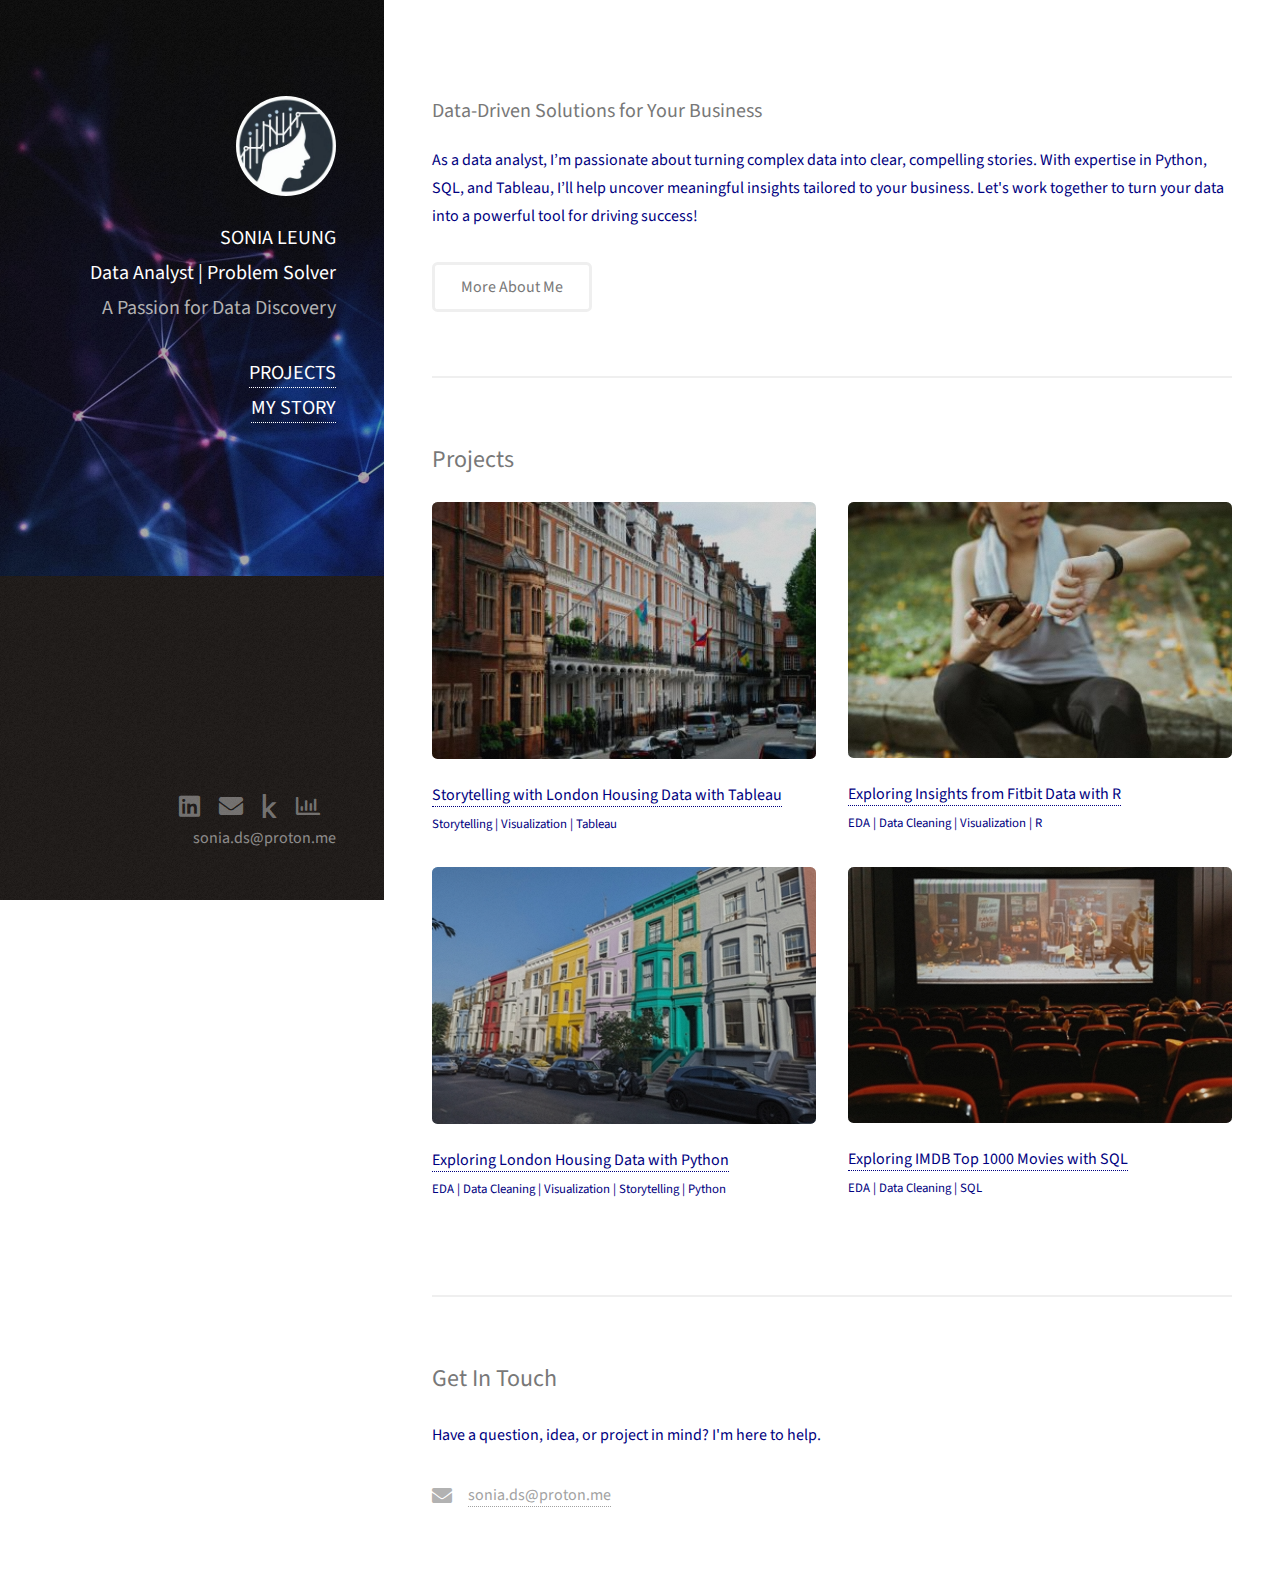
==== commit c8545148: "Add files via upload" ====
--- a/index.html
+++ b/index.html
@@ -44,14 +44,14 @@
 						<h2><div id="tag_project">Projects</div></h2>
 						<div class="row"  style="color: navy;">
 							<article class="col-6 col-12-xsmall work-item">
+								<a href="https://public.tableau.com/app/profile/so017/viz/StorytellingwithLondonHousingData/CaseStudy" class="image fit thumb no-lightbox" target="_blank"><img src="images/thumbs/londonhouse.jpg" alt="" /></a>
+								<h3  style="color: navy;"><a href="https://public.tableau.com/app/profile/so017/viz/StorytellingwithLondonHousingData/CaseStudy" target="_blank">Storytelling with London Housing Data with Tableau</a></h3>
+								<p>Storytelling | Visualization | Tableau</p>
+							</article>
+							<article class="col-6 col-12-xsmall work-item">
 								<a href="https://www.kaggle.com/code/so017c/bellabeat-data-analysis-case-study" class="image fit thumb no-lightbox" target="_blank"><img src="images/thumbs/fitbit.jpg" alt="" /></a>
 								<h3  style="color: navy;"><a href="https://www.kaggle.com/code/so017c/bellabeat-data-analysis-case-study" target="_blank">Exploring Insights from Fitbit Data with R</a></h3>
 								<p>EDA | Data Cleaning | Visualization | R</p>
-							</article>
-							<article class="col-6 col-12-xsmall work-item">
-								<a href="https://public.tableau.com/app/profile/so017/viz/StorytellingwithLondonHousingData/CaseStudy" class="image fit thumb no-lightbox" target="_blank"><img src="images/thumbs/londonhouse.jpg" alt="" /></a>
-								<h3  style="color: navy;"><a href="https://public.tableau.com/app/profile/so017/viz/StorytellingwithLondonHousingData/CaseStudy" target="_blank">Storytelling with London Housing Data with Tableau</a></h3>
-								<p>Storytelling | Visualization | Tableau</p>
 							</article>
 							<article class="col-6 col-12-xsmall work-item">
 								<a href="https://www.kaggle.com/code/so017c/exploratory-analysis-of-london-housing-dataset" class="image fit thumb no-lightbox" target="_blank"><img src="images/thumbs/nottinghill.jpg" alt="" /></a>
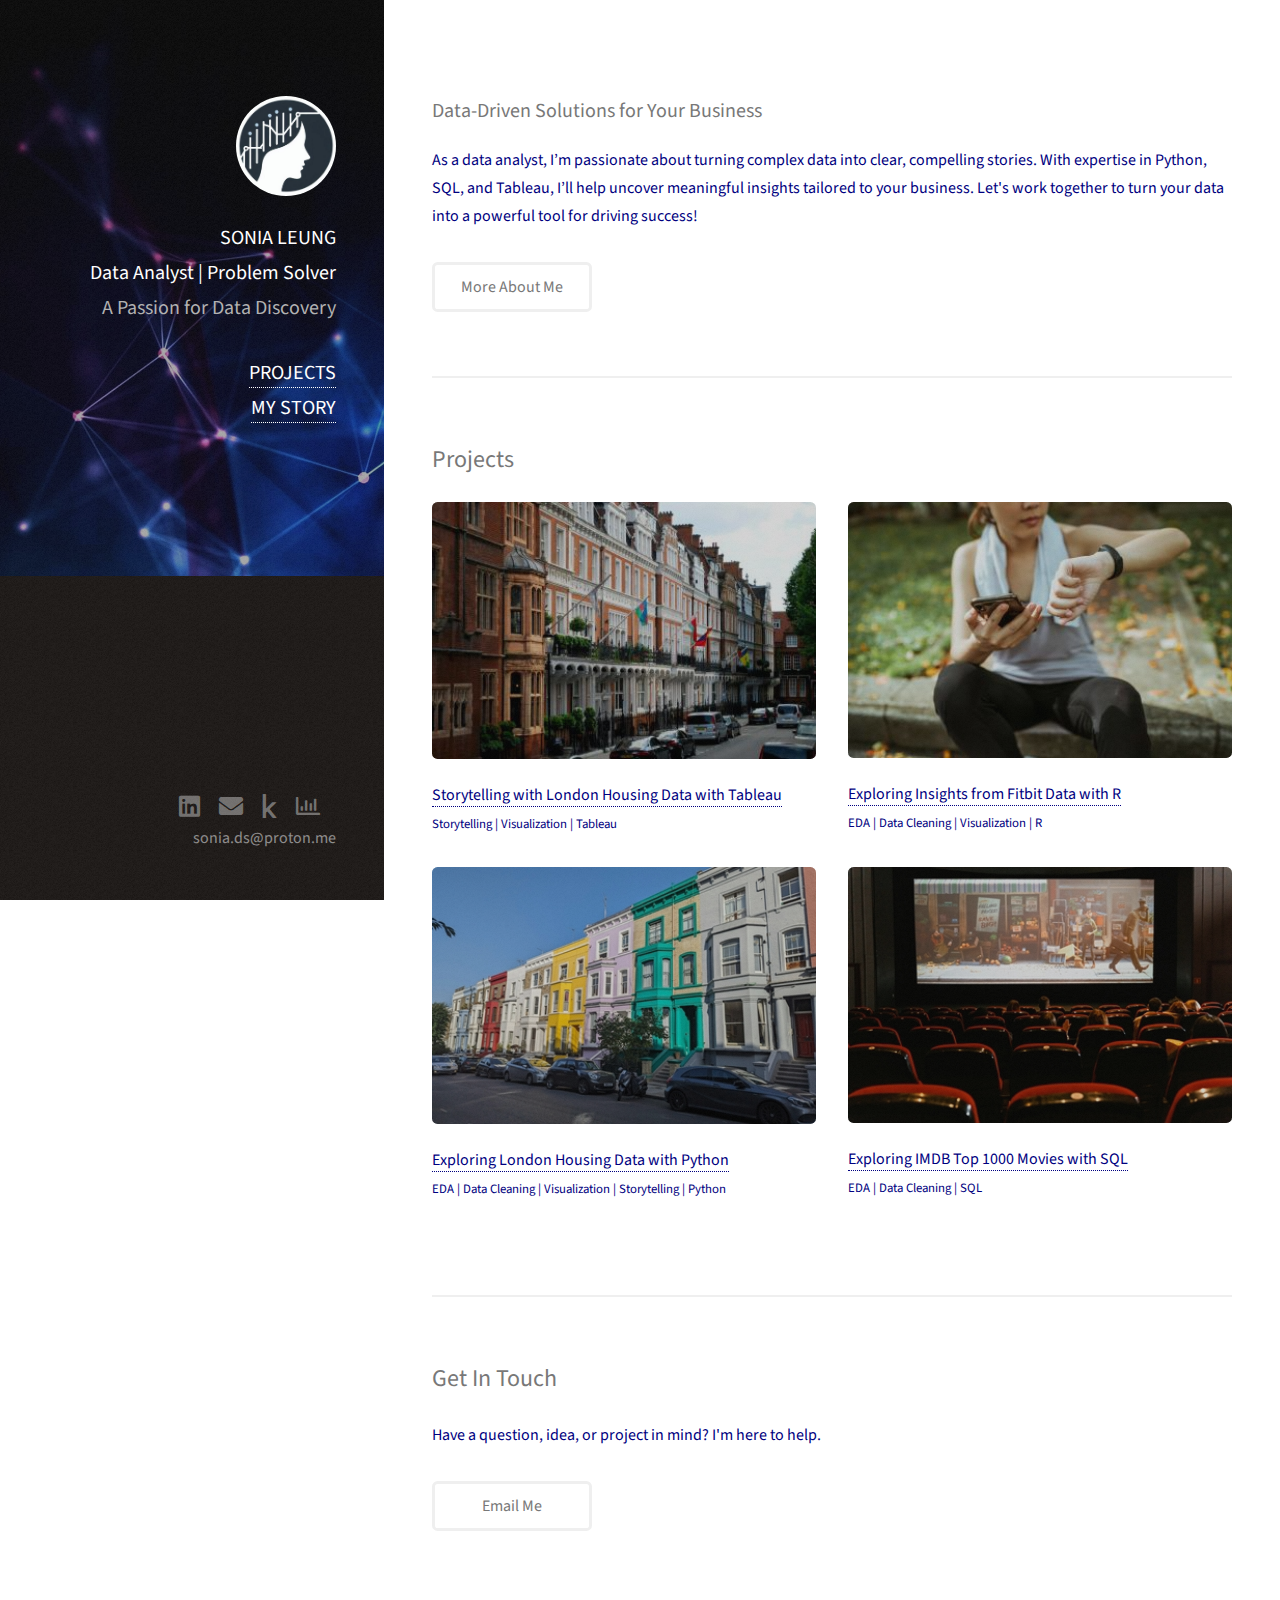
==== commit d42f1421: "Add files via upload" ====
--- a/index.html
+++ b/index.html
@@ -70,15 +70,9 @@
 					<section id="three">
 						<h2>Get In Touch</h2>
 						<p  style="color: navy;">Have a question, idea, or project in mind? I'm here to help.</p>
-						<div class="row">
-							<div class="col-4 col-12-small">
-								<ul class="labeled-icons">								
-									<li>
-										<h3 class="icon solid fa-envelope"><span class="label">Email</span></h3>
-										<a href="mailto:sonia.ds@proton.me">sonia.ds@proton.me</a>
-									</li>
-								</ul>
-							</div>
+						<ul class="actions">
+							<li><a href="mailto:sonia.ds@proton.me" target="_blank" class="button">Email Me</a></li>
+						</ul>
 						</div>
 					</section>
 
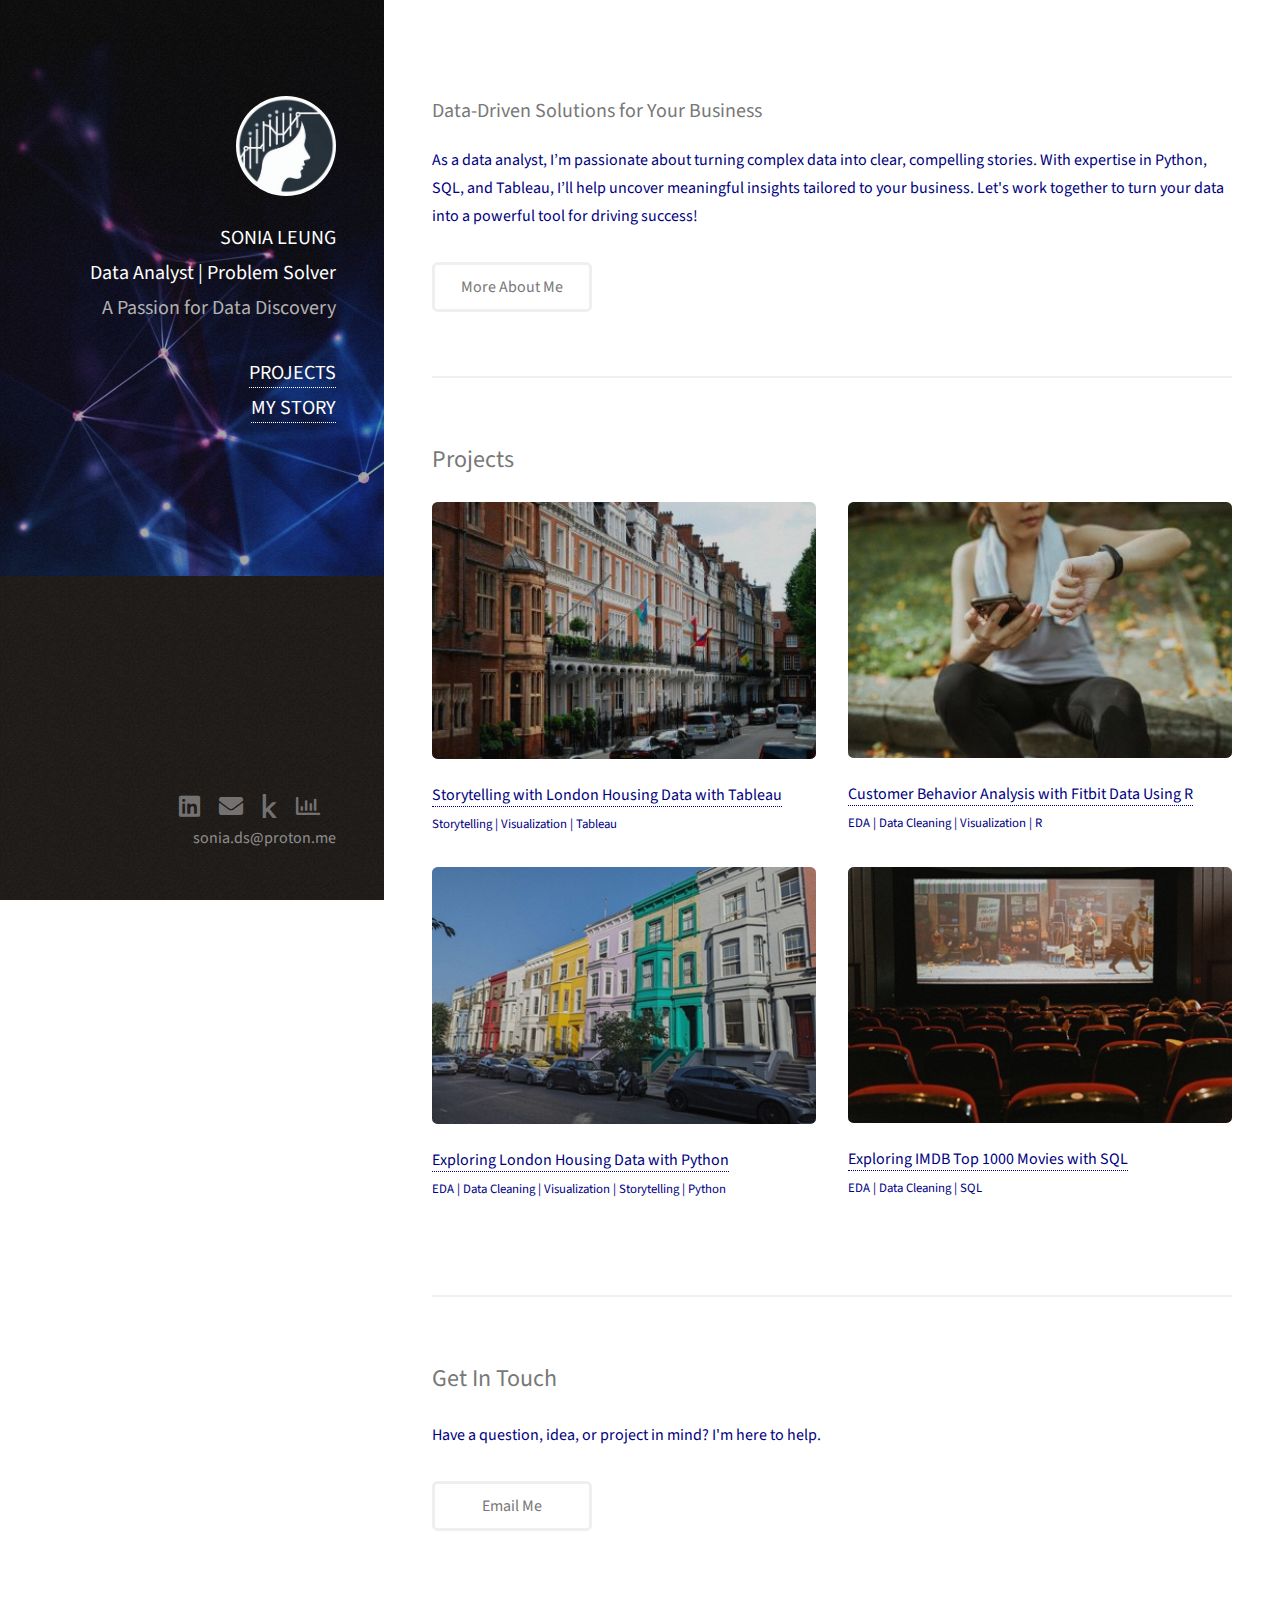
==== commit a0a340bd: "Update index.html" ====
--- a/index.html
+++ b/index.html
@@ -50,7 +50,7 @@
 							</article>
 							<article class="col-6 col-12-xsmall work-item">
 								<a href="https://www.kaggle.com/code/so017c/bellabeat-data-analysis-case-study" class="image fit thumb no-lightbox" target="_blank"><img src="images/thumbs/fitbit.jpg" alt="" /></a>
-								<h3  style="color: navy;"><a href="https://www.kaggle.com/code/so017c/bellabeat-data-analysis-case-study" target="_blank">Exploring Insights from Fitbit Data with R</a></h3>
+								<h3  style="color: navy;"><a href="https://www.kaggle.com/code/so017c/bellabeat-data-analysis-case-study" target="_blank">Customer Behavior Analysis with Fitbit Data Using R</a></h3>
 								<p>EDA | Data Cleaning | Visualization | R</p>
 							</article>
 							<article class="col-6 col-12-xsmall work-item">
@@ -101,4 +101,4 @@
 			<script src="assets/js/main.js"></script>
 
 	</body>
-</html>+</html>
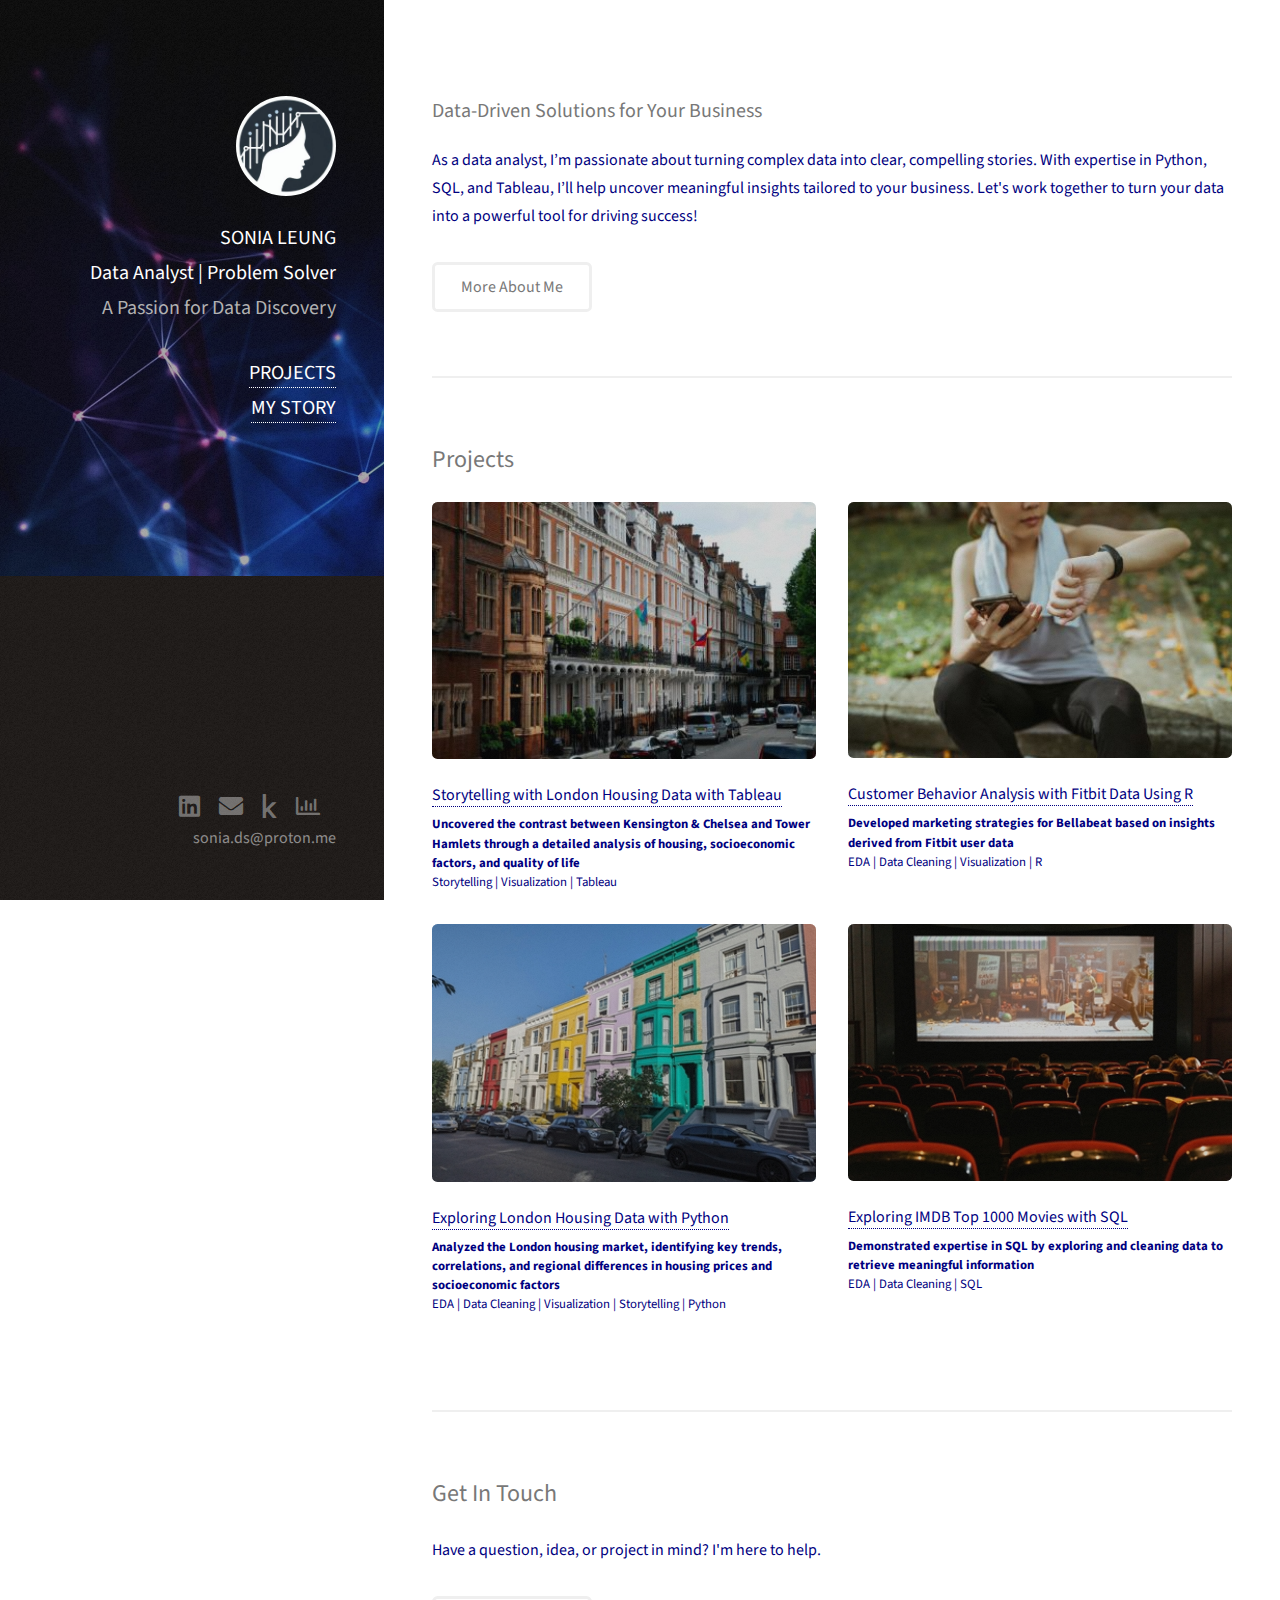
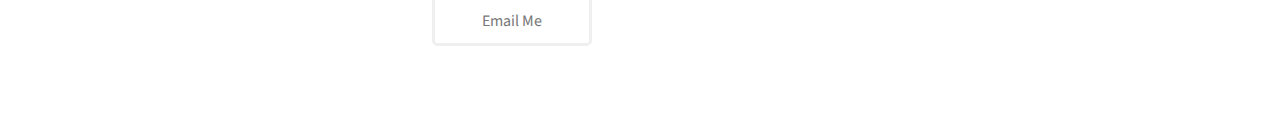
==== commit e44c1253: "Add files via upload" ====
--- a/index.html
+++ b/index.html
@@ -8,6 +8,7 @@
 		<link rel="icon" type="image/x-icon" href="/images/favicon.ico">
 		<meta charset="utf-8" />
 		<meta name="viewport" content="width=device-width, initial-scale=1, user-scalable=no" />
+		<meta property="og:image" content="images/portfoliothumbnail.png"/>
 		<link rel="stylesheet" href="assets/css/main.css" />
 	</head>
 	<body class="is-preload">
@@ -46,22 +47,26 @@
 							<article class="col-6 col-12-xsmall work-item">
 								<a href="https://public.tableau.com/app/profile/so017/viz/StorytellingwithLondonHousingData/CaseStudy" class="image fit thumb no-lightbox" target="_blank"><img src="images/thumbs/londonhouse.jpg" alt="" /></a>
 								<h3  style="color: navy;"><a href="https://public.tableau.com/app/profile/so017/viz/StorytellingwithLondonHousingData/CaseStudy" target="_blank">Storytelling with London Housing Data with Tableau</a></h3>
-								<p>Storytelling | Visualization | Tableau</p>
+								<p style="font-weight: bold;">Uncovered the contrast between Kensington & Chelsea and Tower Hamlets through a detailed analysis of housing, socioeconomic factors, and quality of life</p>
+									<p>Storytelling | Visualization | Tableau</p>
 							</article>
 							<article class="col-6 col-12-xsmall work-item">
 								<a href="https://www.kaggle.com/code/so017c/bellabeat-data-analysis-case-study" class="image fit thumb no-lightbox" target="_blank"><img src="images/thumbs/fitbit.jpg" alt="" /></a>
 								<h3  style="color: navy;"><a href="https://www.kaggle.com/code/so017c/bellabeat-data-analysis-case-study" target="_blank">Customer Behavior Analysis with Fitbit Data Using R</a></h3>
-								<p>EDA | Data Cleaning | Visualization | R</p>
+								<p style="font-weight: bold;">Developed marketing strategies for Bellabeat based on insights derived from Fitbit user data</p>
+									<p>EDA | Data Cleaning | Visualization | R</p>
 							</article>
 							<article class="col-6 col-12-xsmall work-item">
 								<a href="https://www.kaggle.com/code/so017c/exploratory-analysis-of-london-housing-dataset" class="image fit thumb no-lightbox" target="_blank"><img src="images/thumbs/nottinghill.jpg" alt="" /></a>
 								<h3  style="color: navy;"><a href="https://www.kaggle.com/code/so017c/exploratory-analysis-of-london-housing-dataset" target="_blank">Exploring London Housing Data with Python</a></h3>
-								<p>EDA | Data Cleaning | Visualization | Storytelling | Python</p>
+								<p style="font-weight: bold;">Analyzed the London housing market, identifying key trends, correlations, and regional differences in housing prices and socioeconomic factors</p>
+									<p>EDA | Data Cleaning | Visualization | Storytelling | Python</p>
 							</article>
 							<article class="col-6 col-12-xsmall work-item">
 								<a href="https://github.com/So017/241016_sql_project_imdb" class="image fit thumb no-lightbox" target="_blank"><img src="images/thumbs/imdb.jpg" alt="" /></a>
 								<h3  style="color: navy;"><a href="https://github.com/So017/241016_sql_project_imdb" target="_blank">Exploring IMDB Top 1000 Movies with SQL</a></h3>
-								<p>EDA | Data Cleaning | SQL </p>
+								<p style="font-weight: bold;">Demonstrated expertise in SQL by exploring and cleaning data to retrieve meaningful information</p>
+									<p>EDA | Data Cleaning | SQL </p>
 							</article>
 						</div>						
 					</section>
@@ -101,4 +106,4 @@
 			<script src="assets/js/main.js"></script>
 
 	</body>
-</html>
+</html>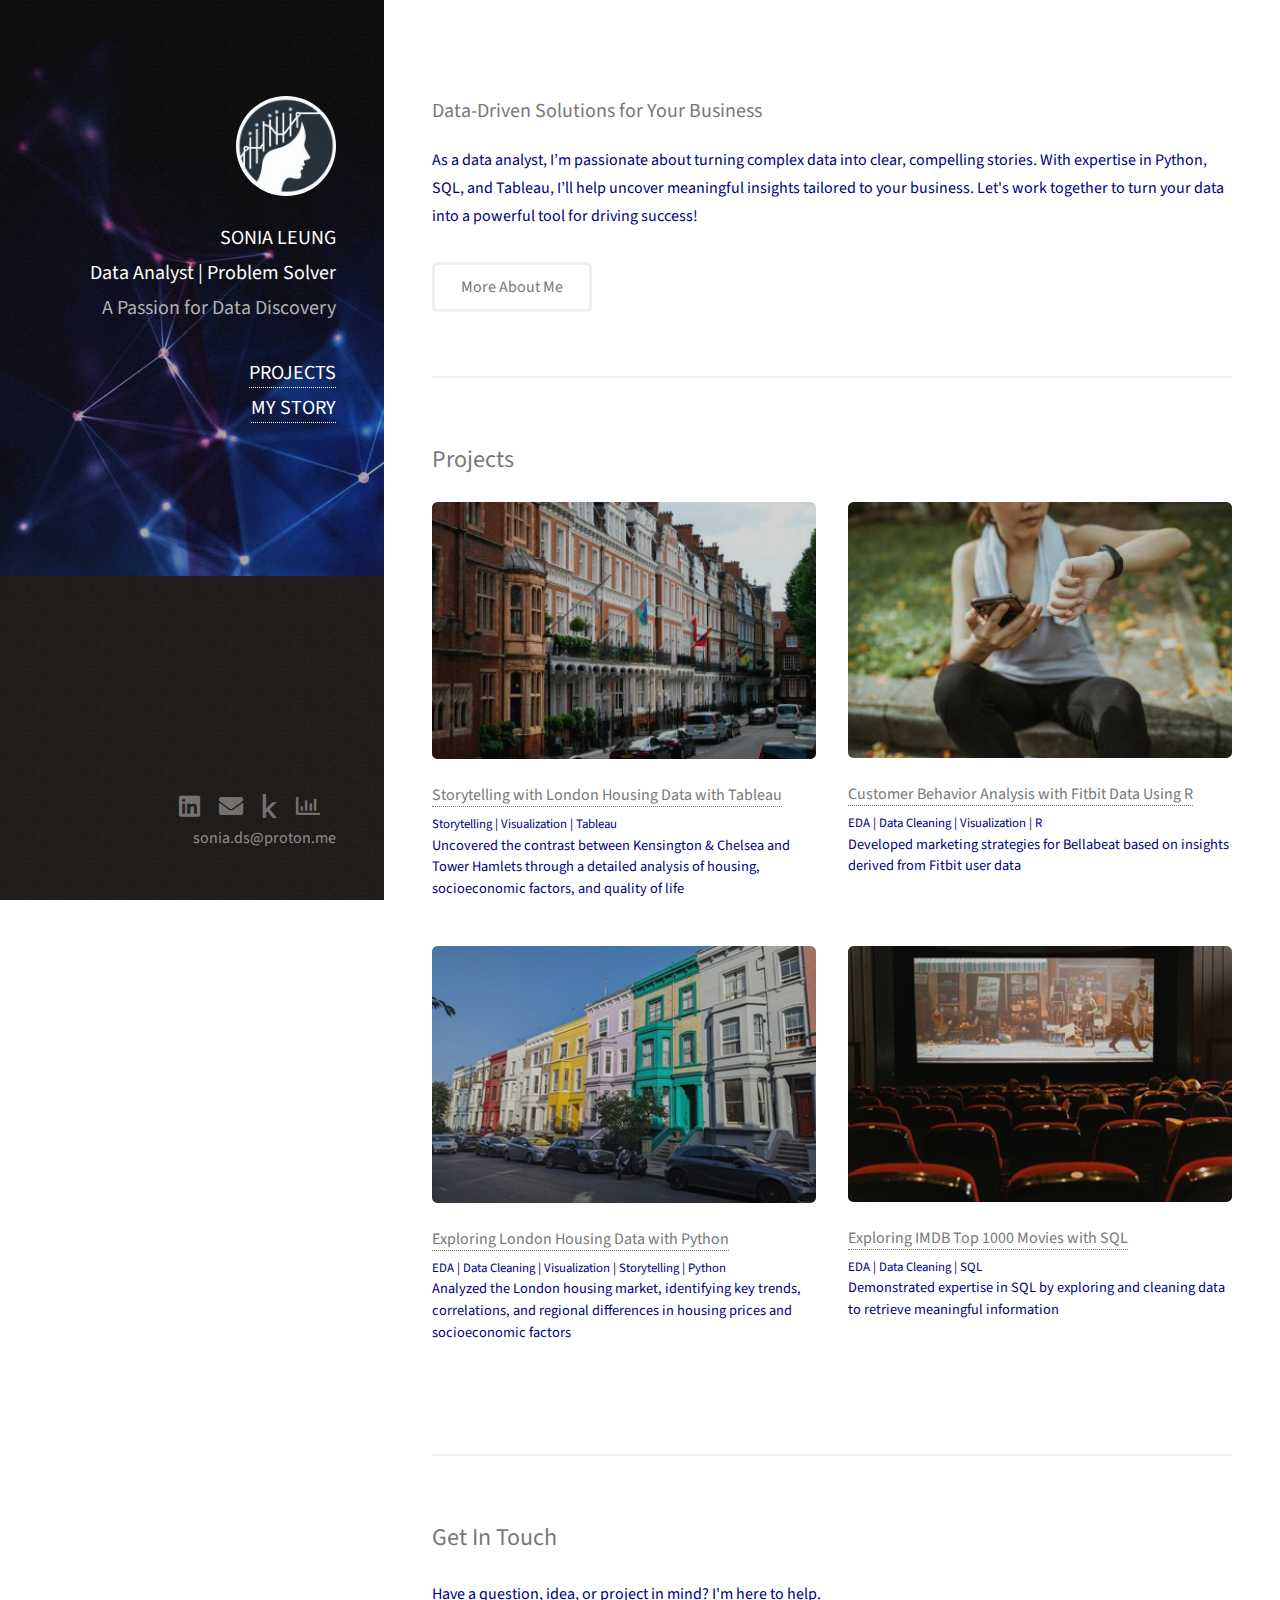
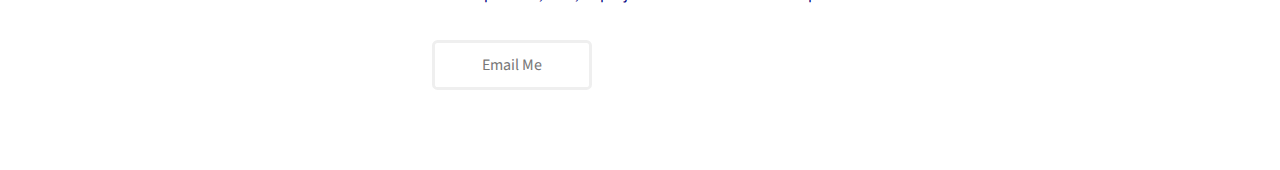
==== commit 31f9c80e: "Add files via upload" ====
--- a/index.html
+++ b/index.html
@@ -46,27 +46,31 @@
 						<div class="row"  style="color: navy;">
 							<article class="col-6 col-12-xsmall work-item">
 								<a href="https://public.tableau.com/app/profile/so017/viz/StorytellingwithLondonHousingData/CaseStudy" class="image fit thumb no-lightbox" target="_blank"><img src="images/thumbs/londonhouse.jpg" alt="" /></a>
-								<h3  style="color: navy;"><a href="https://public.tableau.com/app/profile/so017/viz/StorytellingwithLondonHousingData/CaseStudy" target="_blank">Storytelling with London Housing Data with Tableau</a></h3>
-								<p style="font-weight: bold;">Uncovered the contrast between Kensington & Chelsea and Tower Hamlets through a detailed analysis of housing, socioeconomic factors, and quality of life</p>
-									<p>Storytelling | Visualization | Tableau</p>
+								<h3><a href="https://public.tableau.com/app/profile/so017/viz/StorytellingwithLondonHousingData/CaseStudy" target="_blank">Storytelling with London Housing Data with Tableau</a></h3>
+								<p>Storytelling | Visualization | Tableau</p>
+								<h5 style="color: navy;">Uncovered the contrast between Kensington & Chelsea and Tower Hamlets through a detailed analysis of housing, socioeconomic factors, and quality of life</h5>
+									
 							</article>
 							<article class="col-6 col-12-xsmall work-item">
 								<a href="https://www.kaggle.com/code/so017c/bellabeat-data-analysis-case-study" class="image fit thumb no-lightbox" target="_blank"><img src="images/thumbs/fitbit.jpg" alt="" /></a>
-								<h3  style="color: navy;"><a href="https://www.kaggle.com/code/so017c/bellabeat-data-analysis-case-study" target="_blank">Customer Behavior Analysis with Fitbit Data Using R</a></h3>
-								<p style="font-weight: bold;">Developed marketing strategies for Bellabeat based on insights derived from Fitbit user data</p>
-									<p>EDA | Data Cleaning | Visualization | R</p>
+								<h3><a href="https://www.kaggle.com/code/so017c/bellabeat-data-analysis-case-study" target="_blank">Customer Behavior Analysis with Fitbit Data Using R</a></h3>
+								<p>EDA | Data Cleaning | Visualization | R</p>
+								<h5 style="color: navy;">Developed marketing strategies for Bellabeat based on insights derived from Fitbit user data</h5>
+									
 							</article>
 							<article class="col-6 col-12-xsmall work-item">
 								<a href="https://www.kaggle.com/code/so017c/exploratory-analysis-of-london-housing-dataset" class="image fit thumb no-lightbox" target="_blank"><img src="images/thumbs/nottinghill.jpg" alt="" /></a>
-								<h3  style="color: navy;"><a href="https://www.kaggle.com/code/so017c/exploratory-analysis-of-london-housing-dataset" target="_blank">Exploring London Housing Data with Python</a></h3>
-								<p style="font-weight: bold;">Analyzed the London housing market, identifying key trends, correlations, and regional differences in housing prices and socioeconomic factors</p>
-									<p>EDA | Data Cleaning | Visualization | Storytelling | Python</p>
+								<h3><a href="https://www.kaggle.com/code/so017c/exploratory-analysis-of-london-housing-dataset" target="_blank">Exploring London Housing Data with Python</a></h3>
+								<p>EDA | Data Cleaning | Visualization | Storytelling | Python</p>
+								<h5  style="color: navy;">Analyzed the London housing market, identifying key trends, correlations, and regional differences in housing prices and socioeconomic factors</h5>
+									
 							</article>
 							<article class="col-6 col-12-xsmall work-item">
 								<a href="https://github.com/So017/241016_sql_project_imdb" class="image fit thumb no-lightbox" target="_blank"><img src="images/thumbs/imdb.jpg" alt="" /></a>
-								<h3  style="color: navy;"><a href="https://github.com/So017/241016_sql_project_imdb" target="_blank">Exploring IMDB Top 1000 Movies with SQL</a></h3>
-								<p style="font-weight: bold;">Demonstrated expertise in SQL by exploring and cleaning data to retrieve meaningful information</p>
-									<p>EDA | Data Cleaning | SQL </p>
+								<h3><a href="https://github.com/So017/241016_sql_project_imdb" target="_blank">Exploring IMDB Top 1000 Movies with SQL</a></h3>
+								<p>EDA | Data Cleaning | SQL </p>
+								<h5 style="color: navy;">Demonstrated expertise in SQL by exploring and cleaning data to retrieve meaningful information</h5>
+									
 							</article>
 						</div>						
 					</section>
